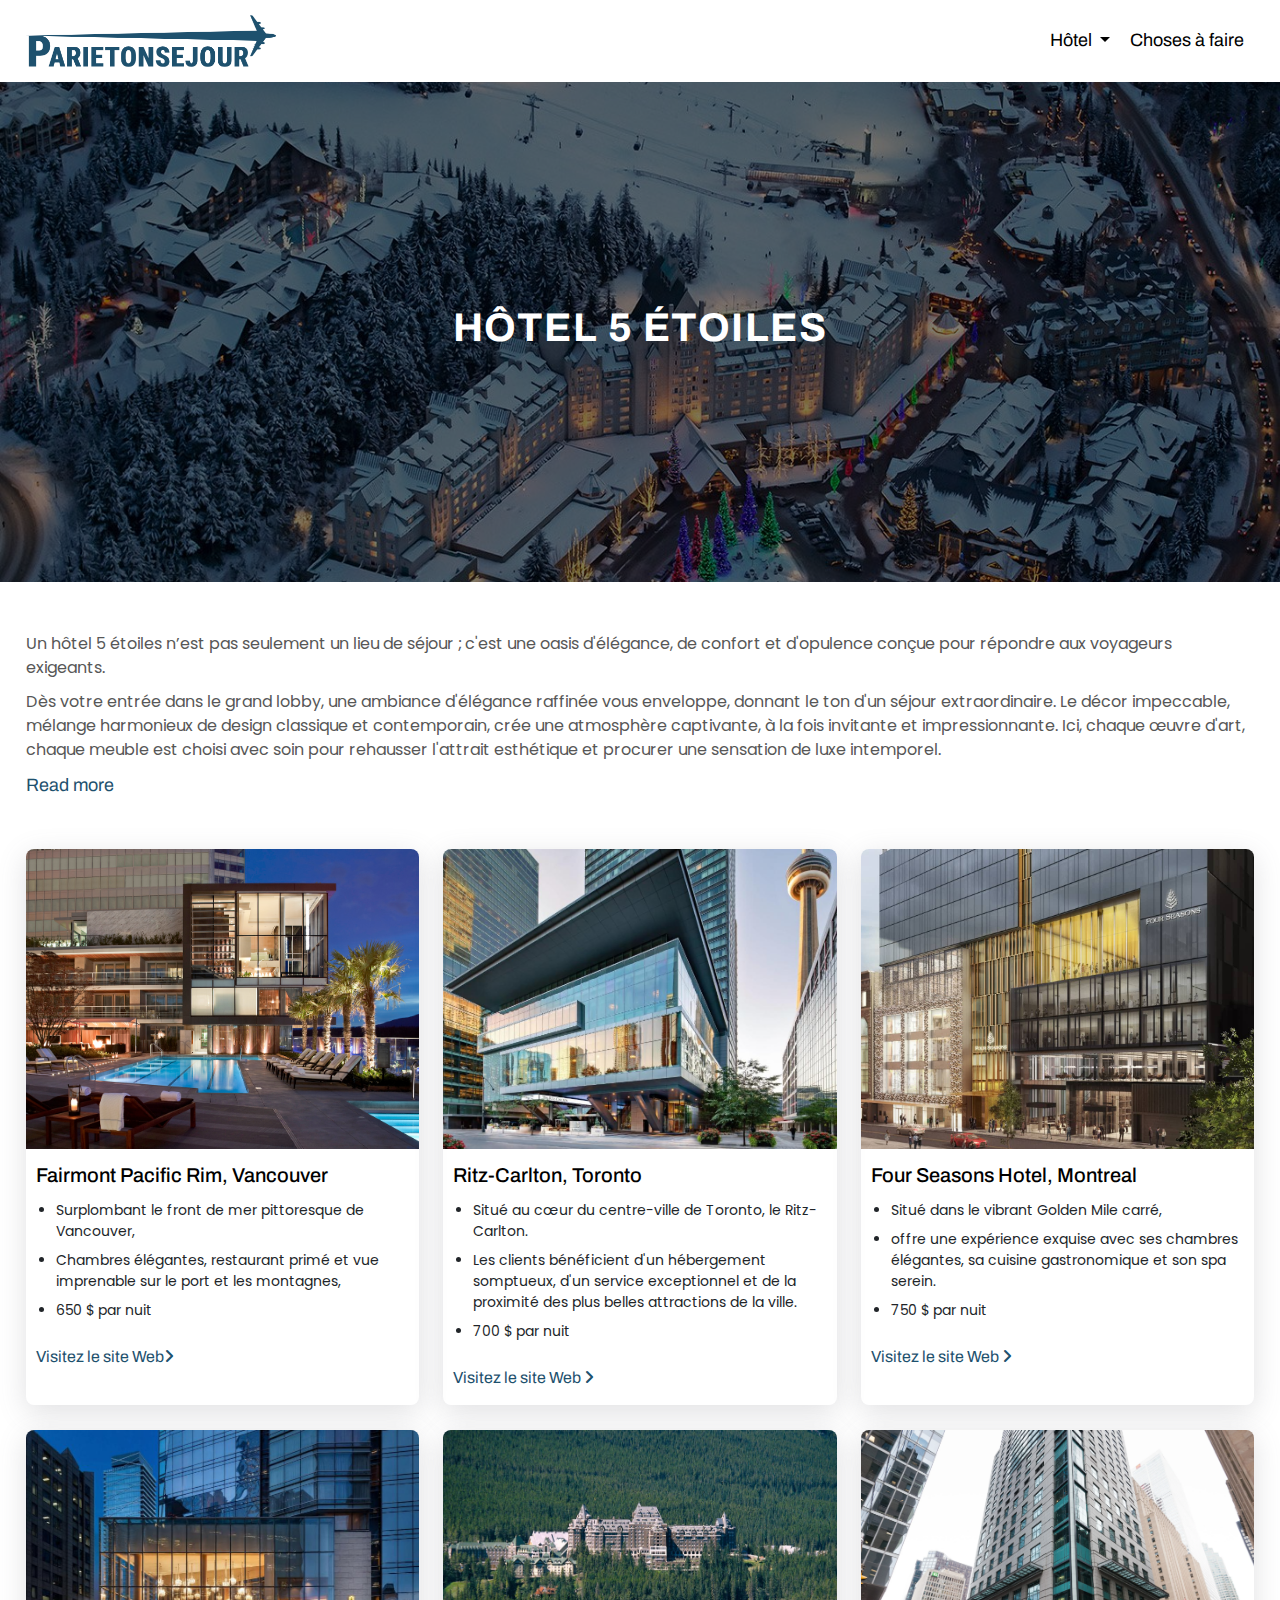
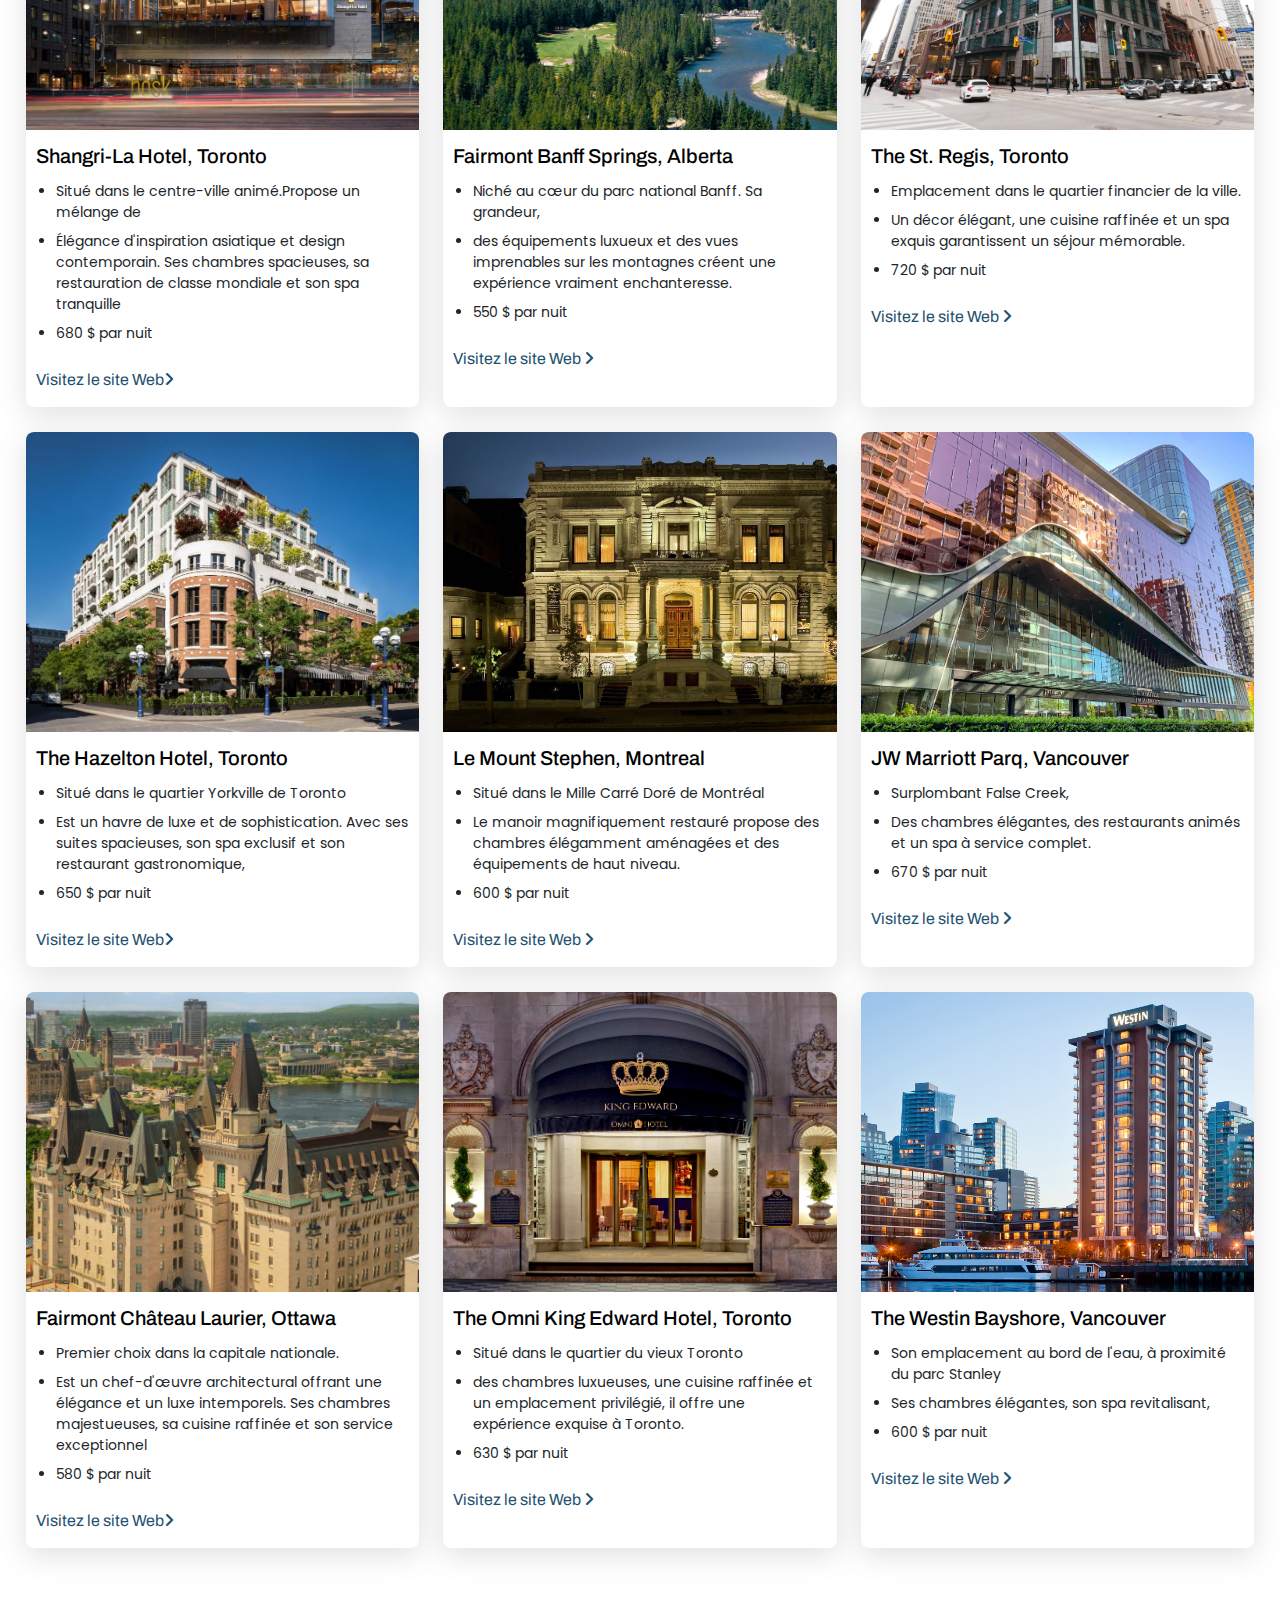
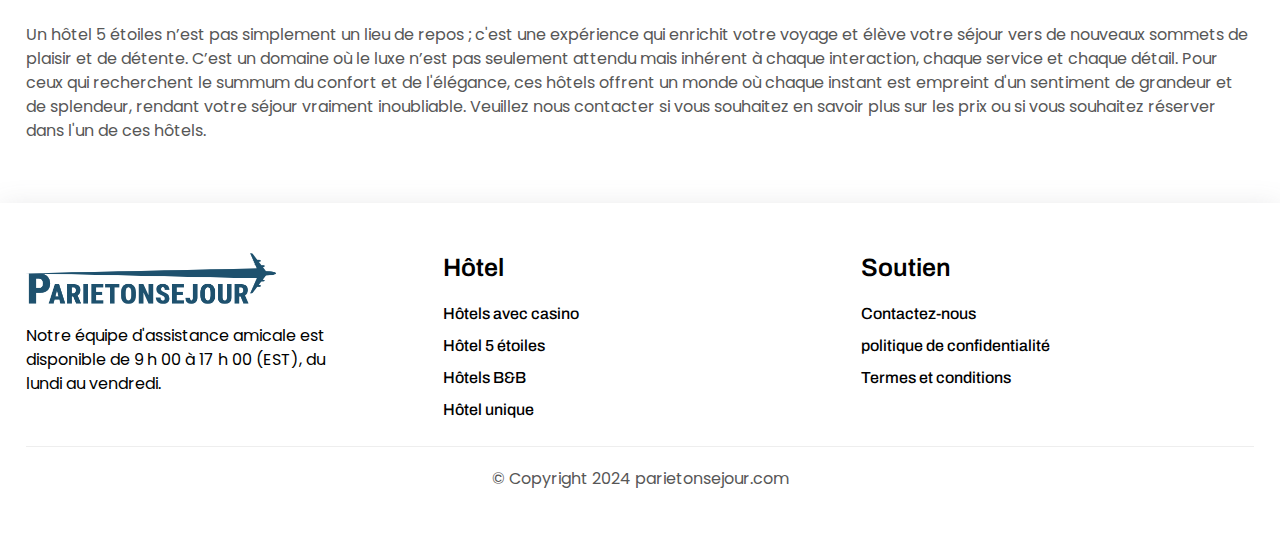
==== 5-star-hotel.html @ 278d7a0d "done" ====
<!DOCTYPE html>
<html lang="es">
  <head>
    <meta charset="UTF-8">
    <meta name="viewport" content="width=device-width, initial-scale=1.0">
    <link rel="stylesheet" href="assets/css/bootstrap.min.css">
    <link rel="stylesheet" href="https://cdnjs.cloudflare.com/ajax/libs/font-awesome/6.5.2/css/all.min.css">
    <link rel="stylesheet" href="https://unpkg.com/aos@2.3.0/dist/aos.css">
    <link rel="icon" href="assets/images/fav-logo.png">
    <link rel="stylesheet" href="assets/css/style.css">
    <link rel="stylesheet" href="assets/css/media.css">
    <title>Hôtel 5 étoiles</title>
  </head>
  <body>


    <div class="site-header">
      <nav class="navbar navbar-expand-lg navbar-light">
        <div class="container">
          <a class="navbar-brand" href="index.html">
              <img src="assets/images/logo.png" alt="">
          </a>
          <button class="navbar-toggler" type="button" data-bs-toggle="collapse" data-bs-target="#navbarSupportedContent" aria-controls="navbarSupportedContent" aria-expanded="false" aria-label="Toggle navigation">
            <span class="navbar-toggler-icon"></span>
          </button>
          <div class="collapse navbar-collapse" id="navbarSupportedContent">
            <ul class="navbar-nav ms-auto mb-2 mb-lg-0">
             
           
              <li class="nav-item dropdown">
                <a class="nav-link dropdown-toggle" href="#" id="navbarDropdown" role="button" data-bs-toggle="dropdown" aria-expanded="false">
                  Hôtel
                </a>
                <ul class="dropdown-menu" aria-labelledby="navbarDropdown">
                  <li><a class="dropdown-item" href="hotels-with-casino.html">Hôtels avec casino</a></li>
                  <li><a class="dropdown-item" href="5-star-hotel.html">Hôtel 5 étoiles</a></li>

                  <li><a class="dropdown-item" href="B&B-hotel.html">Hôtels B&B</a></li>

                  <li><a class="dropdown-item" href="unique-hotel.html">Hôtel unique</a></li>
             
                </ul>
              </li>

              <li class="nav-item">
                <a class="nav-link" href="things-to-do.html">Choses à faire</a>
              </li>
              
            </ul>
            
          </div>
        </div>
      </nav>
    </div>

    <div class="hero-section sub-banner" style="background-image: url(./assets/images/five-star-banner.jpeg);">
        <div class="hero-wrap">

            <div class="hero-text">
                <h1>
                    Hôtel 5 étoiles
                </h1>
            </div>
        </div>
    </div>


    <div class="top-content ptb-50">
        <div class="container">
            <div class="article">
                <p>
                    Un hôtel 5 étoiles n’est pas seulement un lieu de séjour ; c'est une oasis d'élégance, de confort et
                    d'opulence conçue pour répondre aux voyageurs exigeants.
                </p>
                <p>
                    Dès votre entrée dans le grand lobby, une ambiance d'élégance raffinée vous enveloppe, donnant le
                    ton d'un séjour extraordinaire. Le décor impeccable, mélange harmonieux de design classique et
                    contemporain, crée une atmosphère captivante, à la fois invitante et impressionnante. Ici, chaque
                    œuvre d'art, chaque meuble est choisi avec soin pour rehausser l'attrait esthétique et procurer une
                    sensation de luxe intemporel.
                </p>
                <p class="moretext">
                    Au-delà des chambres luxueuses et de la restauration exquise, un hôtel 5 étoiles offre une multitude
                    de commodités conçues pour agrémenter votre séjour. Rajeunissez votre corps et votre esprit au spa
                    à service complet, où des thérapeutes experts proposent une gamme de soins pour rafraîchir et
                    revitaliser. Maintenez votre programme de remise en forme dans une salle de sport ultramoderne ou
                    plongez dans une superbe piscine à débordement avec vue panoramique. L'équipe de conciergerie
                    dédiée est toujours disponible pour vous fournir des recommandations et une assistance
                    personnalisées, garantissant ainsi que votre séjour soit adapté à vos préférences individuelles.
                </p>
              </div>
              <a class="moreless-button" href="javascript:void(0)">Read more</a>
        </div>
      </div>


      <div class="hotel-main">
        <div class="container">
            <div class="row">
                <div class="col-xl-4 col-md-6">
                    <div class="hotel-wrap">
                        <div class="hotel-img">
                            <a href="https://www.fairmont.com/pacific-rim-vancouver/?goto=fiche_hotel&code_hotel=A585
                            &merchantid=seo-maps-CA-A585&sourceid=aw-cen&utm_medium=seo%20maps&ut
                            m_source=google%20Maps&utm_campaign=seo%20maps" target="_blank">
                                <img src="assets/images/five-start-card-1.jpg" alt="">
                            </a>
                        </div>
                        <div class="hotel-text">
                            <h3>
                                Fairmont Pacific Rim, Vancouver
                            </h3>
                            <ul>
                                <li>
                                    Surplombant le front de mer pittoresque de Vancouver,
                                </li>
                                <li>
                                    Chambres élégantes, restaurant primé et vue imprenable sur le port et les
                                    montagnes,
                                </li>
                                <li>
                                    650 $ par nuit
                                </li>
                            </ul>
                            <div class="vist-site">
                                <a href="https://www.fairmont.com/pacific-rim-vancouver/?goto=fiche_hotel&code_hotel=A585
                                &merchantid=seo-maps-CA-A585&sourceid=aw-cen&utm_medium=seo%20maps&ut
                                m_source=google%20Maps&utm_campaign=seo%20maps" target="_blank">Visitez le site Web<i class="fa-solid fa-angle-right"></i></a>
                            </div>
                            
                        </div>
                       

                    </div>
                </div>
                <div class="col-xl-4 col-md-6">
                    <div class="hotel-wrap">
                        <div class="hotel-img">
                            <a href="https://www.ritzcarlton.com/en/hotels/yyzrz-the-ritz-carlton-toronto/overview/?scid=f2
                            ae0541-1279-4f24-b197-a979c79310b0" target="_blank">
                                <img src="assets/images/five-start-card-2.jpg" alt="">
                            </a>
                        </div>
                        <div class="hotel-text">
                            <h3>
                                Ritz-Carlton, Toronto
                            </h3>
                            <ul>
                                <li>
                                    Situé au cœur du centre-ville de Toronto, le Ritz-Carlton.
                                </li>
                                <li>
                                    Les clients bénéficient d'un hébergement somptueux, d'un service exceptionnel et de
                                    la proximité des plus belles attractions de la ville.
                                </li>
                                <li>
                                    700 $ par nuit
                                </li>
                            </ul>
                            <div class="vist-site">
                                <a href="https://www.ritzcarlton.com/en/hotels/yyzrz-the-ritz-carlton-toronto/overview/?scid=f2
                                ae0541-1279-4f24-b197-a979c79310b0" target="_blank">Visitez le site Web <i class="fa-solid fa-angle-right"></i></a>
                            </div>
                            
                        </div>
                       

                    </div>
                </div>
                <div class="col-xl-4 col-md-6">
                    <div class="hotel-wrap">
                        <div class="hotel-img">
                            <a href="https://www.fourseasons.com/montreal/?utm_source=google&utm_medium=organics
                            earch&utm_campaign=tor-mqu-hre-mid-seo-na&utm_content=na-na&utm_term=na" target="_blank">
                                <img src="assets/images/five-start-card-3.jpg" alt="">
                            </a>
                        </div>
                        <div class="hotel-text">
                            <h3>
                                Four Seasons Hotel, Montreal
                            </h3>
                            <ul>
                                <li>
                                    Situé dans le vibrant Golden Mile carré,
                                </li>
                                <li>
                                    offre une expérience exquise avec ses chambres élégantes, sa cuisine
                                    gastronomique et son spa serein.
                                </li>
                                <li>
                                    750 $ par nuit
                                </li>
                            </ul>
                            <div class="vist-site">
                                <a href="https://www.fourseasons.com/montreal/?utm_source=google&utm_medium=organics
                                earch&utm_campaign=tor-mqu-hre-mid-seo-na&utm_content=na-na&utm_term=na" target="_blank">Visitez le site Web <i class="fa-solid fa-angle-right"></i></a>
                            </div>
                            
                        </div>
                       

                    </div>
                </div>


                <div class="col-xl-4 col-md-6">
                    <div class="hotel-wrap">
                        <div class="hotel-img">
                            <a href="https://www.shangri-la.com/toronto/shangrila/" target="_blank">
                                <img src="assets/images/five-start-card-4.jpg" alt="">
                            </a>
                        </div>
                        <div class="hotel-text">
                            <h3>
                                Shangri-La Hotel, Toronto
                            </h3>
                            <ul>
                                <li>
                                    Situé dans le centre-ville animé.Propose un mélange de
                                </li>
                                <li>
                                    Élégance d'inspiration asiatique et design contemporain. Ses chambres spacieuses,
                                    sa restauration de classe mondiale et son spa tranquille
                                </li>
                                <li>
                                    680 $ par nuit
                                </li>
                            </ul>
                            <div class="vist-site">
                                <a href="https://www.shangri-la.com/toronto/shangrila/" target="_blank">Visitez le site Web<i class="fa-solid fa-angle-right"></i></a>
                            </div>
                            
                        </div>
                       

                    </div>
                </div>
                <div class="col-xl-4 col-md-6">
                    <div class="hotel-wrap">
                        <div class="hotel-img">
                            <a href="https://www.skisolutions.com/ski-holidays/canada-resorts/banff/accommodations/fair
                            mont-banff-springs-hotel?k_rtapid=p.712._k_EAIaIQobChMIo9moyoH8hgMV9kf_AR1R
                            CACOEAAYASAAEgKBcPD_BwE_k_.&gclsrc=aw.ds&gad_source=1&gclid=EAIaIQobC
                            hMIo9moyoH8hgMV9kf_AR1RCACOEAAYASAAEgKBcPD_BwE" target="_blank">
                                <img src="assets/images/five-start-card-5.jpg" alt="">
                            </a>
                        </div>
                        <div class="hotel-text">
                            <h3>
                                Fairmont Banff Springs, Alberta
                            </h3>
                            <ul>
                                <li>
                                    Niché au cœur du parc national Banff. Sa grandeur,
                                </li>
                                <li>
                                    des équipements luxueux et des vues imprenables sur les montagnes créent une
                                    expérience vraiment enchanteresse.
                                </li>
                                <li>
                                    550 $ par nuit
                                </li>
                            </ul>
                            <div class="vist-site">
                                <a href="https://www.skisolutions.com/ski-holidays/canada-resorts/banff/accommodations/fair
                                mont-banff-springs-hotel?k_rtapid=p.712._k_EAIaIQobChMIo9moyoH8hgMV9kf_AR1R
                                CACOEAAYASAAEgKBcPD_BwE_k_.&gclsrc=aw.ds&gad_source=1&gclid=EAIaIQobC
                                hMIo9moyoH8hgMV9kf_AR1RCACOEAAYASAAEgKBcPD_BwE" target="_blank">Visitez le site Web <i class="fa-solid fa-angle-right"></i></a>
                            </div>
                            
                        </div>
                       

                    </div>
                </div>
                <div class="col-xl-4 col-md-6">
                    <div class="hotel-wrap">
                        <div class="hotel-img">
                            <a href="https://www.marriott.com/en-us/hotels/yyzxr-the-st-regis-toronto/overview/?scid=f2ae
                            0541-1279-4f24-b197-a979c79310b0" target="_blank">
                                <img src="assets/images/five-start-card-6.webp" alt="">
                            </a>
                        </div>
                        <div class="hotel-text">
                            <h3>
                                The St. Regis, Toronto
                            </h3>
                            <ul>
                                <li>
                                    Emplacement dans le quartier financier de la ville.
                                </li>
                                <li>
                                    Un décor élégant, une cuisine raffinée et un spa exquis garantissent un séjour
                                    mémorable.
                                </li>
                                <li>
                                    720 $ par nuit
                                </li>
                            </ul>
                            <div class="vist-site">
                                <a href="https://www.marriott.com/en-us/hotels/yyzxr-the-st-regis-toronto/overview/?scid=f2ae
                                0541-1279-4f24-b197-a979c79310b0" target="_blank">Visitez le site Web <i class="fa-solid fa-angle-right"></i></a>
                            </div>
                            
                        </div>
                       

                    </div>
                </div>



                <div class="col-xl-4 col-md-6">
                    <div class="hotel-wrap">
                        <div class="hotel-img">
                            <a href="https://www.thehazeltonhotel.com/?utm_source=google&utm_medium=organic&utm_
                            campaign=gbp-listing&utm_content=the-hazelton-hotel-toronto" target="_blank">
                                <img src="assets/images/five-start-card-7.jpg" alt="">
                            </a>
                        </div>
                        <div class="hotel-text">
                            <h3>
                                The Hazelton Hotel, Toronto
                            </h3>
                            <ul>
                                <li>
                                    Situé dans le quartier Yorkville de Toronto
                                </li>
                                <li>
                                    Est un havre de luxe et de sophistication. Avec ses suites spacieuses, son spa
                                    exclusif et son restaurant gastronomique,
                                </li>
                                <li>
                                    650 $ par nuit
                                </li>
                            </ul>
                            <div class="vist-site">
                                <a href="https://www.thehazeltonhotel.com/?utm_source=google&utm_medium=organic&utm_
                                campaign=gbp-listing&utm_content=the-hazelton-hotel-toronto" target="_blank">Visitez le site Web<i class="fa-solid fa-angle-right"></i></a>
                            </div>
                            
                        </div>
                       

                    </div>
                </div>
                <div class="col-xl-4 col-md-6">
                    <div class="hotel-wrap">
                        <div class="hotel-img">
                            <a href="https://www.lemountstephen.com/" target="_blank">
                                <img src="assets/images/five-start-card-8.jpg" alt="">
                            </a>
                        </div>
                        <div class="hotel-text">
                            <h3>
                                Le Mount Stephen, Montreal
                            </h3>
                            <ul>
                                <li>
                                    Situé dans le Mille Carré Doré de Montréal
                                </li>
                                <li>
                                    Le manoir magnifiquement restauré propose des chambres élégamment aménagées
                                    et des équipements de haut niveau.
                                </li>
                                <li>
                                    600 $ par nuit
                                </li>
                            </ul>
                            <div class="vist-site">
                                <a href="https://www.lemountstephen.com/" target="_blank">Visitez le site Web <i class="fa-solid fa-angle-right"></i></a>
                            </div>
                            
                        </div>
                       

                    </div>
                </div>
                <div class="col-xl-4 col-md-6">
                    <div class="hotel-wrap">
                        <div class="hotel-img">
                            <a href="https://www.marriott.com/en-us/hotels/yvrjw-jw-marriott-parq-vancouver/overview/?sc
                            id=f2ae0541-1279-4f24-b197-a979c79310b0" target="_blank">
                                <img src="assets/images/five-start-card-9.webp" alt="">
                            </a>
                        </div>
                        <div class="hotel-text">
                            <h3>
                               JW Marriott Parq, Vancouver
                            </h3>
                            <ul>
                                <li>
                                    Surplombant False Creek,
                                </li>
                                <li>
                                    Des chambres élégantes, des restaurants animés et un spa à service complet.
                                </li>
                                <li>
                                    670 $ par nuit
                                </li>
                            </ul>
                            <div class="vist-site">
                                <a href="https://www.marriott.com/en-us/hotels/yvrjw-jw-marriott-parq-vancouver/overview/?sc
                                id=f2ae0541-1279-4f24-b197-a979c79310b0" target="_blank">Visitez le site Web <i class="fa-solid fa-angle-right"></i></a>
                            </div>
                            
                        </div>
                       

                    </div>
                </div>


                <div class="col-xl-4 col-md-6">
                    <div class="hotel-wrap">
                        <div class="hotel-img">
                            <a href="https://www.fairmont.com/laurier-ottawa/?goto=fiche_hotel&code_hotel=A570&merch
                            antid=seo-maps-CA-A570&sourceid=aw-cen&utm_medium=seo%20maps&utm_sourc
                            e=google%20Maps&utm_campaign=seo%20maps" target="_blank">
                                <img src="assets/images/five-start-card-10.png" alt="">
                            </a>
                        </div>
                        <div class="hotel-text">
                            <h3>
                                Fairmont Château Laurier, Ottawa
                            </h3>
                            <ul>
                                <li>
                                    Premier choix dans la capitale nationale.
                                </li>
                                <li>
                                    Est un chef-d'œuvre architectural offrant une élégance et un luxe intemporels. Ses chambres
                                    majestueuses, sa cuisine raffinée et son service exceptionnel
                                </li>
                                <li>
                                    580 $ par nuit
                                </li>
                            </ul>
                            <div class="vist-site">
                                <a href="https://www.fairmont.com/laurier-ottawa/?goto=fiche_hotel&code_hotel=A570&merch
                                antid=seo-maps-CA-A570&sourceid=aw-cen&utm_medium=seo%20maps&utm_sourc
                                e=google%20Maps&utm_campaign=seo%20maps" target="_blank">Visitez le site Web<i class="fa-solid fa-angle-right"></i></a>
                            </div>
                            
                        </div>
                       

                    </div>
                </div>
                <div class="col-xl-4 col-md-6">
                    <div class="hotel-wrap">
                        <div class="hotel-img">
                            <a href="https://www.omnihotels.com/hotels/toronto-king-edward?utm_source=gmblisting&ut
                            m_medium=organic" target="_blank">
                                <img src="assets/images/five-start-card-11.jpg" alt="">
                            </a>
                        </div>
                        <div class="hotel-text">
                            <h3>
                                The Omni King Edward Hotel, Toronto
                            </h3>
                            <ul>
                                <li>
                                    Situé dans le quartier du vieux Toronto
                                </li>
                                <li>
                                    des chambres luxueuses, une cuisine raffinée et un emplacement privilégié, il offre une
                                    expérience exquise à Toronto.
                                </li>
                                <li>
                                    630 $ par nuit
                                </li>
                            </ul>
                            <div class="vist-site">
                                <a href="https://www.omnihotels.com/hotels/toronto-king-edward?utm_source=gmblisting&ut
                                m_medium=organic" target="_blank">Visitez le site Web <i class="fa-solid fa-angle-right"></i></a>
                            </div>
                            
                        </div>
                       

                    </div>
                </div>
                <div class="col-xl-4 col-md-6">
                    <div class="hotel-wrap">
                        <div class="hotel-img">
                            <a href="https://www.marriott.com/en-us/hotels/yvrwi-the-westin-bayshore-vancouver/overview
                            /?scid=f2ae0541-1279-4f24-b197-a979c79310b0" target="_blank">
                                <img src="assets/images/five-start-card-12.jpg" alt="">
                            </a>
                        </div>
                        <div class="hotel-text">
                            <h3>
                                The Westin Bayshore, Vancouver
                            </h3>
                            <ul>
                                <li>
                                    Son emplacement au bord de l'eau, à proximité du parc Stanley
                                </li>
                                <li>
                                    Ses chambres élégantes, son spa revitalisant,
                                </li>
                                <li>
                                    600 $ par nuit
                                </li>
                            </ul>
                            <div class="vist-site">
                                <a href="https://www.marriott.com/en-us/hotels/yvrwi-the-westin-bayshore-vancouver/overview
                                /?scid=f2ae0541-1279-4f24-b197-a979c79310b0" target="_blank">Visitez le site Web <i class="fa-solid fa-angle-right"></i></a>
                            </div>
                            
                        </div>
                       

                    </div>
                </div>


            </div>
        </div>
      </div>
  

      <div class="top-content ptb-50">
        <div class="container">
            <div class="article">
                <p>
                    Un hôtel 5 étoiles n’est pas simplement un lieu de repos ; c'est une expérience qui enrichit votre
                    voyage et élève votre séjour vers de nouveaux sommets de plaisir et de détente. C’est un domaine où
                    le luxe n’est pas seulement attendu mais inhérent à chaque interaction, chaque service et chaque
                    détail. Pour ceux qui recherchent le summum du confort et de l'élégance, ces hôtels offrent un monde
                    où chaque instant est empreint d'un sentiment de grandeur et de splendeur, rendant votre séjour
                    vraiment inoubliable. Veuillez nous contacter si vous souhaitez en savoir plus sur les prix ou si vous
                    souhaitez réserver dans l'un de ces hôtels.
                </p>
              </div>
        </div>
      </div>

      <div class="site-footer ptb-50">
        <div class="container">
          <div class="row">
            <div class="col-md-4">
                <div class="footer-logo">
                  <a href="index.html">
                    <img src="assets/images/logo.png" alt="">
                  </a>
                </div>
                <div class="footer-about">
                  <p>
                    Notre équipe d'assistance amicale est disponible de 9 h 00 à 17 h 00 (EST), du lundi au vendredi.
                  </p>
                </div>
            </div>
            <div class="col-md-4">
               <div class="footer-heading">
                 <h4>
                  Hôtel
                 </h4>
               </div>
               <div class="footer-links">
                 <ul>
                  <li>
                    <a href="hotels-with-casino.html">
                      Hôtels avec casino
                    </a>
                  </li>
                  <li>
                    <a href="5-star-hotel.html">
                      Hôtel 5 étoiles
                    </a>
                  </li>
                  <li>
                    <a href="B&B-hotel.html">
                      Hôtels B&B
                    </a>
                  </li>
                  <li>
                    <a href="unique-hotel.html">
                      Hôtel unique
                    </a>
                  </li>
                 </ul>
               </div>
            </div>

            <div class="col-md-4">
              <div class="footer-heading">
                <h4>
                  Soutien
                </h4>
              </div>
              <div class="footer-links">
                <ul>
                 <li>
                   <a href="contact-us.html">
                    Contactez-nous
                   </a>
                 </li>
                 <li>
                   <a href="privacy-policy.html">
                    politique de confidentialité
                   </a>
                 </li>
                 <li>
                   <a href="term-and-condition.html">
                    Termes et conditions
                   </a>
                 </li>
             
                </ul>
              </div>
           </div>
          </div>
          <div class="copy-right">
            <p>
              © Copyright 2024 parietonsejour.com
            </p>
          </div>
        </div>
    </div>

  
    <script src="assets/js/jquery-3.7.1.min.js"></script>
    <script src="https://unpkg.com/aos@2.3.0/dist/aos.js"></script>
    <script src="assets/js/bootstrap.bundle.min.js"></script>
    <script src="assets/js/custom.js"></script>
 
  </body>
</html>
---- assets/css/style.css ----
@import url('https://fonts.googleapis.com/css2?family=Archivo:ital,wght@0,100..900;1,100..900&family=Poppins:ital,wght@0,100;0,200;0,300;0,400;0,500;0,600;0,700;0,800;0,900;1,100;1,200;1,300;1,400;1,500;1,600;1,700;1,800;1,900&display=swap');



/* global css start here */
html {
    font-size: 16px;
}

* {
    margin: 0;
    padding: 0;
    box-sizing: border-box;
}

body {
    margin: 0;
    padding: 0;
    font-family: "Poppins", sans-serif;
    /* background-color: var(--bg); */
}

h1,
h2,
h3,
h4,
h5,
h6 {
    font-family: "Archivo", sans-serif;
}

ul {
    padding-left: 0;
    margin-bottom: 0;
    list-style: none;
}

a {
    text-decoration: none;
    font-family: "Archivo", sans-serif;
}

.container {
    max-width: 1320px;
    margin: 0 auto;
    padding-left: 2%;
    padding-right: 2%;
}

img {
    width: 100%;
}

.overlay {
    position: absolute;
    top: 0;
    left: 0;
    height: 100%;
    width: 100%;
    background-color: #000;
    opacity: 0.5;
}

.pt-50 {
    padding-top: 50px;
}

.ptb-50 {
    padding: 50px 0;
}

.ptb-70 {
    padding: 70px 0;
}

.pb-50 {
    padding-bottom: 50px;
}

.pb-70 {
    padding-bottom: 70px;
}

p {
    color: #575757;
}

/* global css end here */

/* header css start */
.site-header .navbar-brand img {
    max-width: 250px;
}

.site-header .navbar-brand {
    padding-top: 0;
    padding-bottom: 0;
    margin-right: 0;
}

.site-header .navbar-expand-lg .navbar-nav .nav-link {
    padding: 0;
    padding-left: 10px;
    padding-right: 10px;
    font-size: 1.125rem;
    color: #000;
}

.site-header .navbar-expand-lg .navbar-nav .nav-link:hover {
    color: #1e516e;
}

.site-header .navbar {
    padding-top: 0;
    padding-bottom: 0;
}

.site-header {
    padding: 15px 0;
    box-shadow: rgba(100, 100, 111, 0.2) 0px 7px 29px 0px;
    background-color: #fff;
}
.fixed-header{
    position: sticky;
    top: 0;
    left: 0;
    width: 100%;
}

/* header css end */


/* hero section css start */
.hero-section {
    background-image: url(../images/banner2.webp);
    background-position: center;
    background-repeat: no-repeat;
    background-size: cover;
    height: 70vh;
    position: relative;
}

.hero-section::before {
    content: '';
    position: absolute;
    top: 0;
    left: 0;
    height: 100%;
    width: 100%;
    background-color: #000;
    opacity: 0.5;
}

.hero-wrap {
    height: 100%;
    width: 100%;
    display: flex;
    justify-content: center;
    align-items: center;
    position: relative;
}

.hero-text h1 {
    font-size: 3.125rem;
    color: #fff;
    font-weight: 700;
    text-transform: uppercase;
    letter-spacing: 1.5px;
}

/* hero section css end */

/* about section css start */
.about-img {
    height: 100%;
    width: 100%;
}

.about-img img {
    height: 100%;
    width: 100%;
    object-fit: cover;
}

.about-text p {
    font-size: 1rem;
}


/* about section css end */

/* link card section css start */
.link-img {
    height: 250px;
    width: 100%;
    position: relative;
    overflow: hidden;
}

.link-img:hover img {
    transform: scale(1.3);

}

.link-img img {
    height: 100%;
    width: 100%;
    object-fit: cover;
    transition: all 0.3s linear;

}

.link-text a {
    font-size: 1.25rem;
    text-align: center;
    display: inline-block;
    padding: 10px;
    width: 100%;
    background: #1e516e;
    color: #fff;
    font-weight: 500;
    line-height: 1.1;
}

/* link card section css end */

/* footer section css start  */
.site-footer {
    box-shadow: rgba(100, 100, 111, 0.2) 0px 7px 29px 0px;
}

.footer-logo img {
    max-width: 250px;
}

.footer-heading h4 {
    font-size: 1.5625rem;
    font-weight: 600;
    margin-bottom: 15px;
    color: #000;
}

.footer-links ul li a {
    font-size: 1rem;
    color: #000;
    font-weight: 500;
}

.footer-links ul li {
    padding: 4px 0;
    position: relative;
    transition: all 0.3s linear;

}

.footer-links ul li::before {
    content: '';
    position: absolute;
    top: 50%;
    left: 0px;
    height: 7px;
    width: 0px;
    background-color: #000;
    transform: translateY(-50%);
    transition: all 0.3s linear;

}

.footer-links ul li:hover {
    padding-left: 20px;
}

.footer-links ul li:hover::before {
    width: 7px;
}

.copy-right {
    text-align: center;
    margin-top: 20px;
    padding-top: 20px;
    border-top: 1px solid #eee;
}

.copy-right p {
    font-size: 1rem;
    margin-bottom: 0px;
}

/* footer section css end */


/* sub pages css start */
.hero-section.sub-banner {
    height: 500px;
}

.sub-banner .hero-text h1 {
    font-size: 2.5rem;
}

.moretext {
    display: none;
}

.article p {
    font-size: 1rem;
    margin-bottom: 10px;
}

a.moreless-button {
    font-size: 1.125rem;
    color: #1e516e;
}

.hotel-text h3 {
    font-size: 1.25rem;
    margin-bottom: 5px;
    line-height: 1.1;
    color: #000;
}

.hotel-text ul li {
    font-size: 0.875rem;
    padding: 4px 0;
}

.hotel-text ul {
    padding-left: 20px;
    list-style: disc;
    margin: 10px 0;
}

.vist-site a {
    font-size: 1rem;
    display: inline-block;
    color: #1e516e;
    margin-top: 10px;
}

.vist-site a:hover {
    text-decoration: underline;
}

.hotel-img {
    height: 300px;
    width: 100%;
    overflow: hidden;
}

.hotel-img:hover img {
    transform: scale(1.3);
    -webkit-transform: scale(1.3);
    -moz-transform: scale(1.3);
    -ms-transform: scale(1.3);
    -o-transform: scale(1.3);
}

.hotel-img img {
    height: 100%;
    width: 100%;
    object-fit: cover;
    transition: all 0.3s linear;

}

.hotel-wrap {
    box-shadow: rgba(100, 100, 111, 0.2) 0px 7px 29px 0px;
    overflow: hidden;
    border-radius: 8px;
    height: 100%;
}

.hotel-text {
    padding: 15px 10px;
}

.hotel-main .col-xl-4,
.hotel-main .col-xl-6 {
    margin-bottom: 25px;
}

.hotel-text p {
    font-size: 0.875rem;
    margin-bottom: 5px;
    margin-top: 10px;
}

.article h3 {
    font-size: 1.375rem;
    margin-bottom: 10px;
    color: #000;
}

.contact-wrap p {
    font-size: 1rem;
    margin-bottom: 10px;
}

.contact-wrap p strong {
    color: #000;
}

.contact-wrap {
    margin-bottom: 30px;
}

.contact-wrap:last-child {
    margin-bottom: 0;
}

.footer-about p {
    font-size: 1rem;
    margin-top: 20px;
    max-width: 80%;
    color: #000;
}
.privacy-wrap p{
    font-size: 1rem;
    margin-bottom: 10px;
}
.privacy-wrap p strong{
    color: #000;
}
.privacy-wrap ul{
    list-style: disc;
    padding-left: 20px;
    margin: 10px 0;
}
.privacy-wrap ul li{
    padding: 2px 0;
}
.privacy-wrap{
    margin-bottom: 30px;
}
.privacy-wrap:last-child{
    margin-bottom: 0;
}
/* sub pages css end */
---- assets/css/media.css ----
@media(max-width:1200px){
    html{
        font-size: 15px;
    }
    .hero-section {
        height: 60vh;
    }
}

@media(max-width:991px){
    .navbar-toggler:focus {
        outline: 0;
        box-shadow: none;
    }
    /* .navbar-collapse {
        padding-top: 20px;
    } */
    .navbar-nav {
        margin-top: 20px;
        align-items: end;
    }
    .site-header  .navbar-expand-lg .navbar-nav .nav-link {
        text-align: right;
        transition: all 0.3s linear;
}
.link-card {
    margin-bottom: 25px;
}
.dropdown-item {
    text-align: right;
}

}

@media(max-width:850px){
    .about-sec .col-md-6 {
        width: 100%;
    }
    .about-sec .row{
        flex-direction: column-reverse;
    }
    .about-img {
        height: 350px;
        margin-bottom: 20px;
    }
    .ptb-50 {
        padding: 30px 0;
    }
    .pb-50 {
        padding-bottom: 30px;
    }
    .hero-section.sub-banner {
        height: 400px;
    }
    .sub-banner .hero-text h1 {
        font-size: 2.3rem;
    }
    .hero-text h1 {
        font-size: 3rem;
    }
}
@media(max-width:767px){
    .site-header .navbar-brand img {
        max-width: 200px;
    }
    .navbar-toggler-icon {
        width: 25px;
        height: 25px;
    }
    .hero-text h1 {
        padding: 0 10px;
        word-break: break-all;
        text-align: center;
    }
    .footer-logo img {
        max-width: 200px;
    }
    .site-footer .col-md-4 {
        margin-bottom: 25px;
    }
    .site-footer .col-md-4:last-child{
        margin-bottom: 0;
    }
    .footer-heading h4 {
        margin-bottom: 5px;
    }
    .container {
        padding-left: 5%;
        padding-right: 5%;
    }
}

@media(max-width:575px){
    .hotel-img {
        height: 250px;
    }
    .hero-text h1 {
     letter-spacing: 0;
     font-size: 2.8rem;
    }
    .hero-section {
        height: 50vh;
    }
}
@media(max-width:375px){
    .about-img {
        height: 300px;
    }
    .site-header .navbar-brand img {
        max-width: 170px;
    }
}
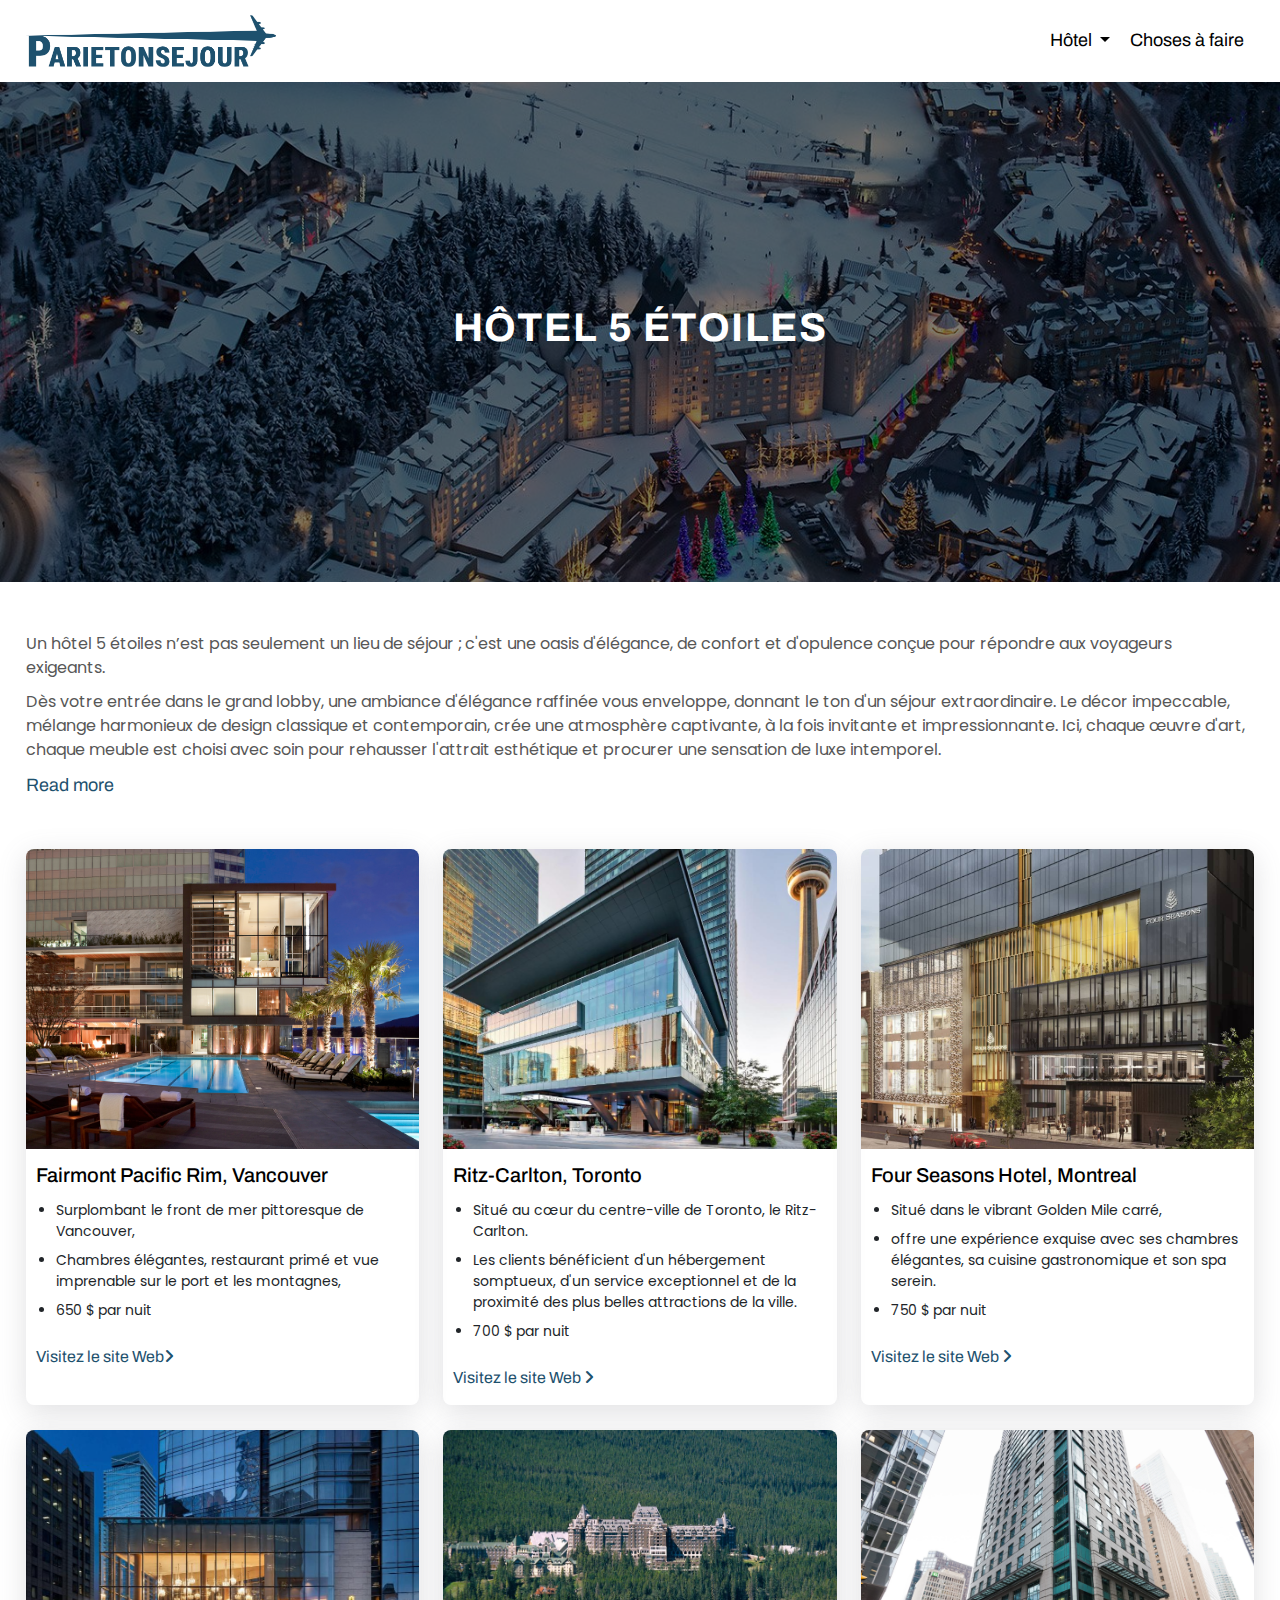
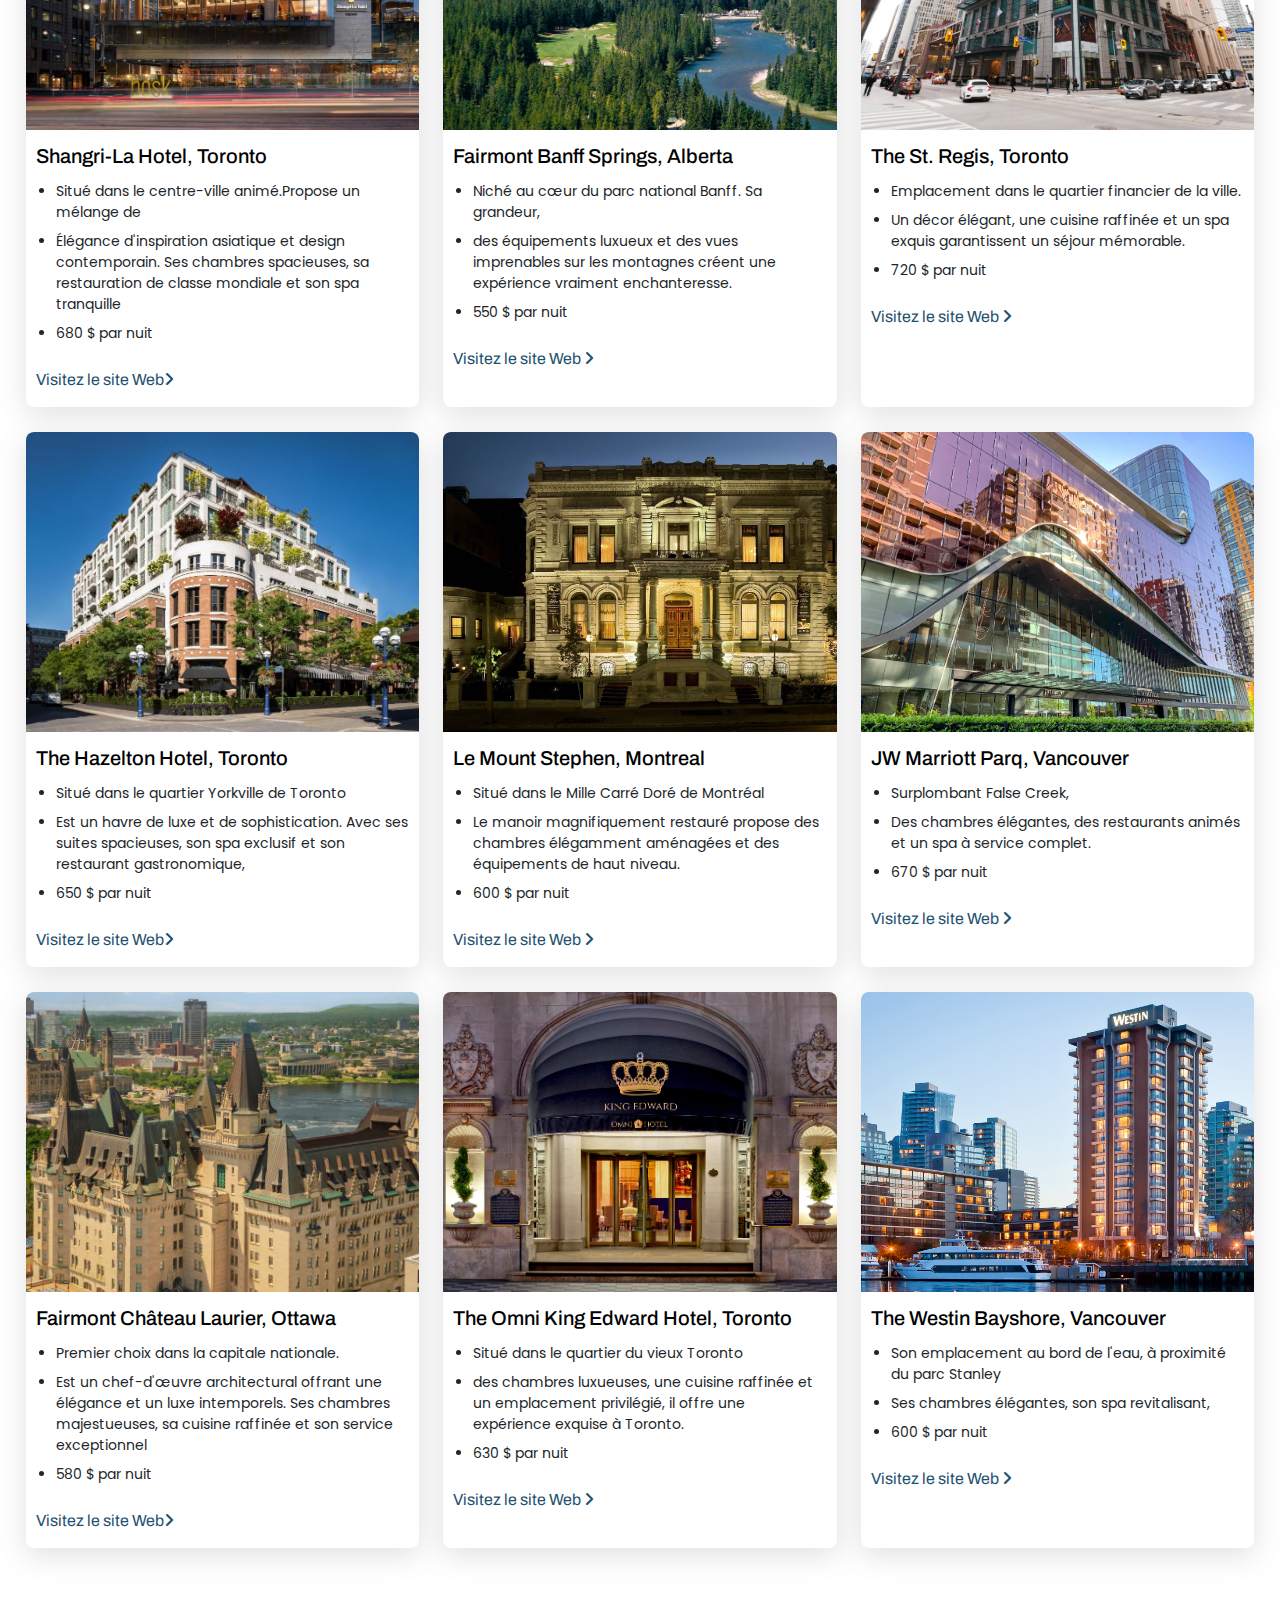
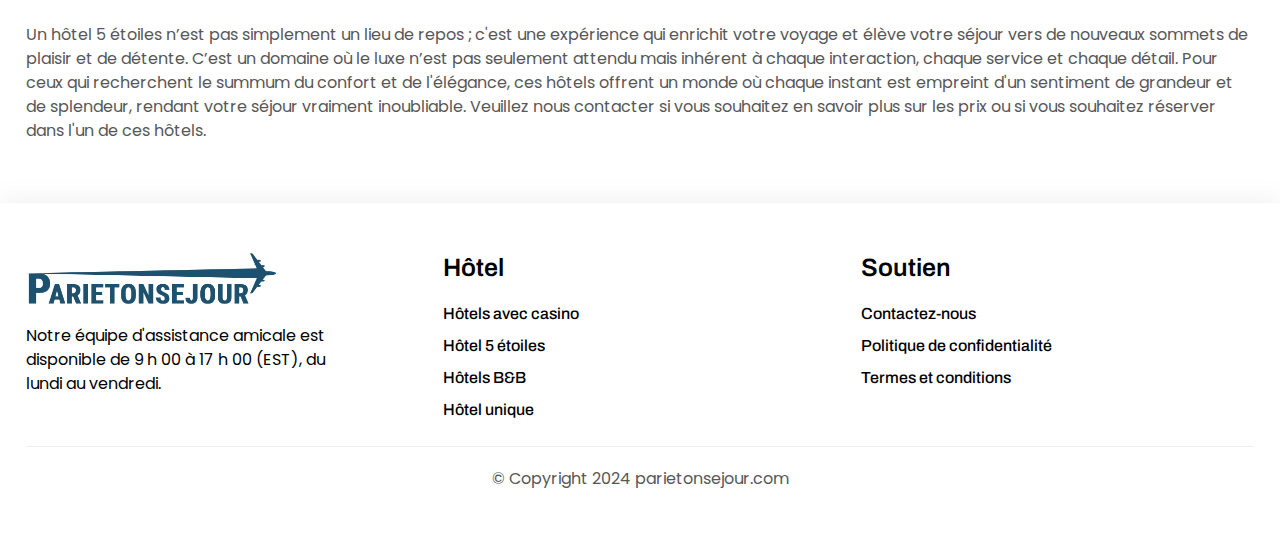
==== commit 98ab5695: "done" ====
--- a/5-star-hotel.html
+++ b/5-star-hotel.html
@@ -599,7 +599,7 @@
                  </li>
                  <li>
                    <a href="privacy-policy.html">
-                    politique de confidentialité
+                    Politique de confidentialité
                    </a>
                  </li>
                  <li>
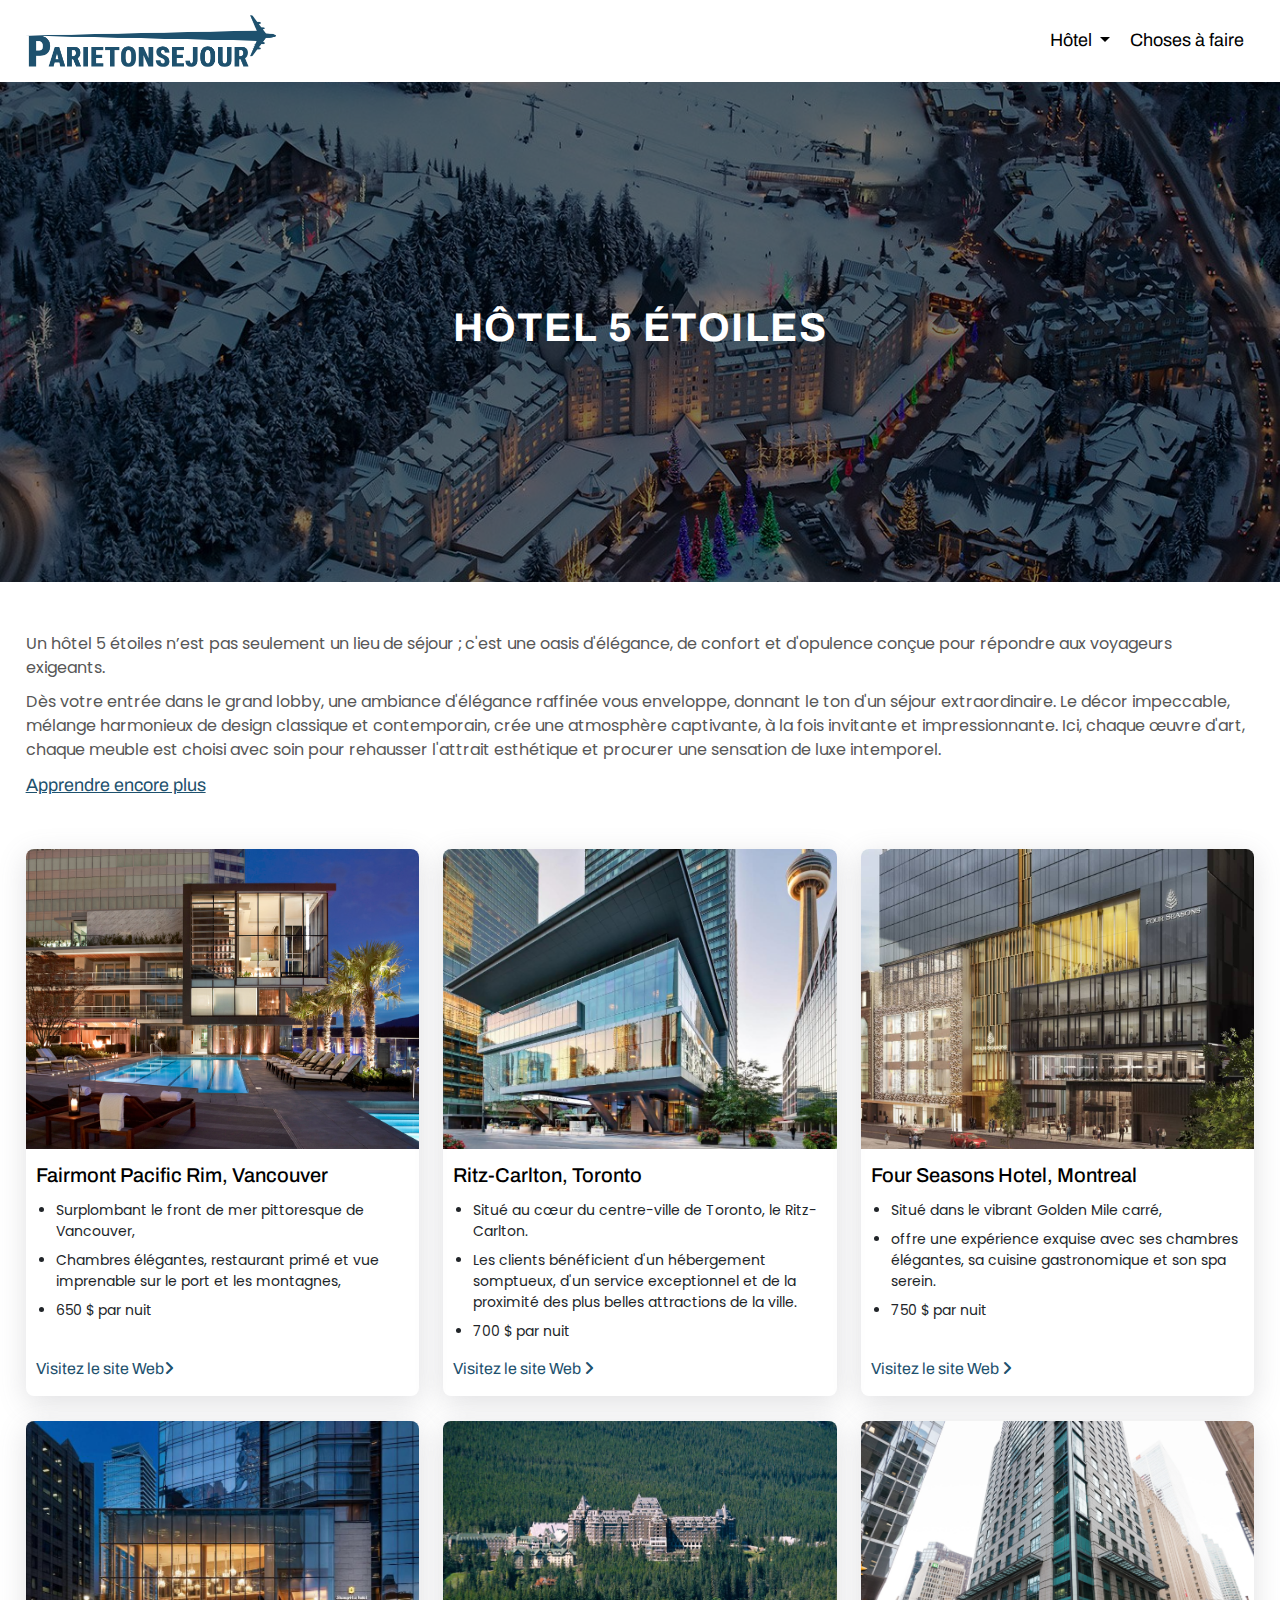
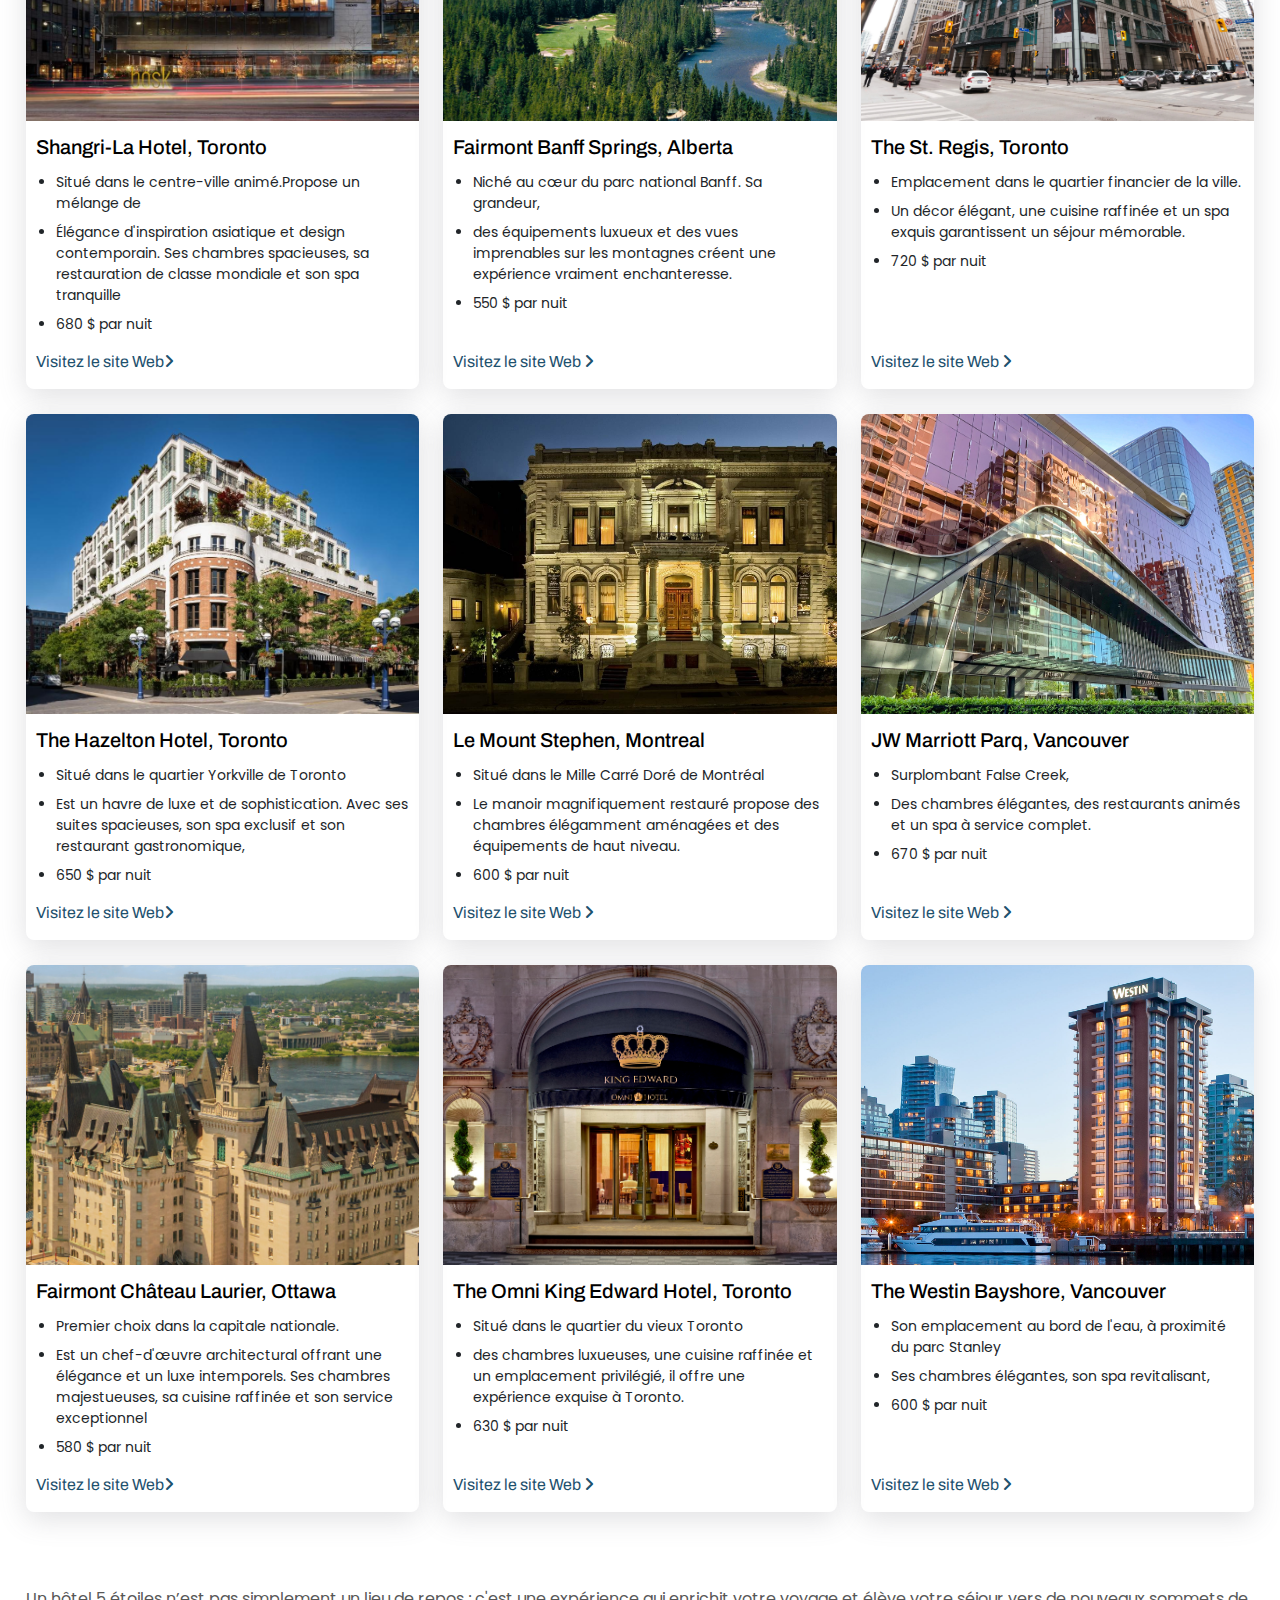
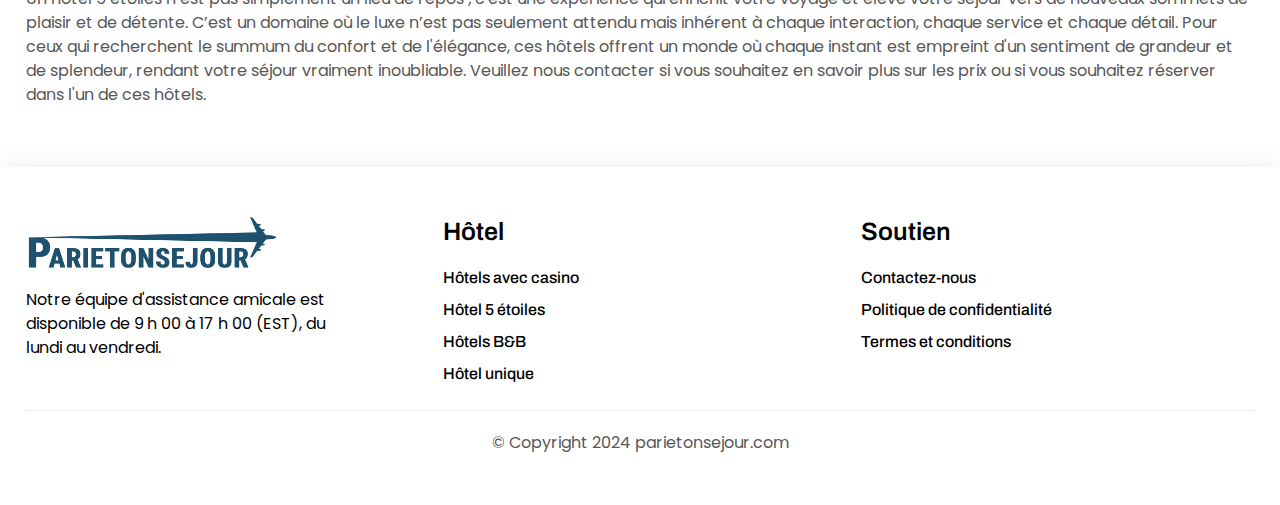
==== commit dda5c69c: "done" ====
--- a/5-star-hotel.html
+++ b/5-star-hotel.html
@@ -1,630 +1,516 @@
 <!DOCTYPE html>
-<html lang="es">
+<html lang="fr">
   <head>
-    <meta charset="UTF-8">
-    <meta name="viewport" content="width=device-width, initial-scale=1.0">
-    <link rel="stylesheet" href="assets/css/bootstrap.min.css">
-    <link rel="stylesheet" href="https://cdnjs.cloudflare.com/ajax/libs/font-awesome/6.5.2/css/all.min.css">
-    <link rel="stylesheet" href="https://unpkg.com/aos@2.3.0/dist/aos.css">
-    <link rel="icon" href="assets/images/fav-logo.png">
-    <link rel="stylesheet" href="assets/css/style.css">
-    <link rel="stylesheet" href="assets/css/media.css">
+    <meta charset="UTF-8" />
+    <meta name="viewport" content="width=device-width, initial-scale=1.0" />
+    <link rel="stylesheet" href="assets/css/bootstrap.min.css" />
+    <link
+      rel="stylesheet"
+      href="https://cdnjs.cloudflare.com/ajax/libs/font-awesome/6.5.2/css/all.min.css"
+    />
+    <link rel="stylesheet" href="https://unpkg.com/aos@2.3.0/dist/aos.css" />
+    <link rel="icon" href="assets/images/fav-logo.png" />
+    <link rel="stylesheet" href="assets/css/style.css" />
+    <link rel="stylesheet" href="assets/css/media.css" />
     <title>Hôtel 5 étoiles</title>
   </head>
   <body>
-
-
     <div class="site-header">
       <nav class="navbar navbar-expand-lg navbar-light">
         <div class="container">
           <a class="navbar-brand" href="index.html">
-              <img src="assets/images/logo.png" alt="">
+            <img src="assets/images/logo.png" alt="" />
           </a>
-          <button class="navbar-toggler" type="button" data-bs-toggle="collapse" data-bs-target="#navbarSupportedContent" aria-controls="navbarSupportedContent" aria-expanded="false" aria-label="Toggle navigation">
+          <button
+            class="navbar-toggler"
+            type="button"
+            data-bs-toggle="collapse"
+            data-bs-target="#navbarSupportedContent"
+            aria-controls="navbarSupportedContent"
+            aria-expanded="false"
+            aria-label="Toggle navigation"
+          >
             <span class="navbar-toggler-icon"></span>
           </button>
           <div class="collapse navbar-collapse" id="navbarSupportedContent">
             <ul class="navbar-nav ms-auto mb-2 mb-lg-0">
-             
-           
               <li class="nav-item dropdown">
-                <a class="nav-link dropdown-toggle" href="#" id="navbarDropdown" role="button" data-bs-toggle="dropdown" aria-expanded="false">
+                <a
+                  class="nav-link dropdown-toggle"
+                  href="#"
+                  id="navbarDropdown"
+                  role="button"
+                  data-bs-toggle="dropdown"
+                  aria-expanded="false"
+                >
                   Hôtel
                 </a>
                 <ul class="dropdown-menu" aria-labelledby="navbarDropdown">
-                  <li><a class="dropdown-item" href="hotels-with-casino.html">Hôtels avec casino</a></li>
-                  <li><a class="dropdown-item" href="5-star-hotel.html">Hôtel 5 étoiles</a></li>
-
-                  <li><a class="dropdown-item" href="B&B-hotel.html">Hôtels B&B</a></li>
-
-                  <li><a class="dropdown-item" href="unique-hotel.html">Hôtel unique</a></li>
-             
+                  <li>
+                    <a class="dropdown-item" href="hotels-with-casino.html"
+                      >Hôtels avec casino</a
+                    >
+                  </li>
+                  <li>
+                    <a class="dropdown-item" href="5-star-hotel.html"
+                      >Hôtel 5 étoiles</a
+                    >
+                  </li>
+
+                  <li>
+                    <a class="dropdown-item" href="B&B-hotel.html"
+                      >Hôtels B&B</a
+                    >
+                  </li>
+
+                  <li>
+                    <a class="dropdown-item" href="unique-hotel.html"
+                      >Hôtel unique</a
+                    >
+                  </li>
                 </ul>
               </li>
 
               <li class="nav-item">
                 <a class="nav-link" href="things-to-do.html">Choses à faire</a>
               </li>
-              
             </ul>
-            
           </div>
         </div>
       </nav>
     </div>
 
-    <div class="hero-section sub-banner" style="background-image: url(./assets/images/five-star-banner.jpeg);">
-        <div class="hero-wrap">
-
-            <div class="hero-text">
-                <h1>
-                    Hôtel 5 étoiles
-                </h1>
-            </div>
-        </div>
+    <div
+      class="hero-section sub-banner"
+      style="background-image: url(./assets/images/five-star-banner.jpeg)"
+    >
+      <div class="hero-wrap">
+        <div class="hero-text">
+          <h1>Hôtel 5 étoiles</h1>
+        </div>
+      </div>
     </div>
 
-
     <div class="top-content ptb-50">
-        <div class="container">
-            <div class="article">
-                <p>
-                    Un hôtel 5 étoiles n’est pas seulement un lieu de séjour ; c'est une oasis d'élégance, de confort et
-                    d'opulence conçue pour répondre aux voyageurs exigeants.
-                </p>
-                <p>
-                    Dès votre entrée dans le grand lobby, une ambiance d'élégance raffinée vous enveloppe, donnant le
-                    ton d'un séjour extraordinaire. Le décor impeccable, mélange harmonieux de design classique et
-                    contemporain, crée une atmosphère captivante, à la fois invitante et impressionnante. Ici, chaque
-                    œuvre d'art, chaque meuble est choisi avec soin pour rehausser l'attrait esthétique et procurer une
-                    sensation de luxe intemporel.
-                </p>
-                <p class="moretext">
-                    Au-delà des chambres luxueuses et de la restauration exquise, un hôtel 5 étoiles offre une multitude
-                    de commodités conçues pour agrémenter votre séjour. Rajeunissez votre corps et votre esprit au spa
-                    à service complet, où des thérapeutes experts proposent une gamme de soins pour rafraîchir et
-                    revitaliser. Maintenez votre programme de remise en forme dans une salle de sport ultramoderne ou
-                    plongez dans une superbe piscine à débordement avec vue panoramique. L'équipe de conciergerie
-                    dédiée est toujours disponible pour vous fournir des recommandations et une assistance
-                    personnalisées, garantissant ainsi que votre séjour soit adapté à vos préférences individuelles.
-                </p>
-              </div>
-              <a class="moreless-button" href="javascript:void(0)">Read more</a>
-        </div>
+      <div class="container">
+        <div class="article">
+          <p>
+            Un hôtel 5 étoiles n’est pas seulement un lieu de séjour ; c'est une
+            oasis d'élégance, de confort et d'opulence conçue pour répondre aux
+            voyageurs exigeants.
+          </p>
+          <p>
+            Dès votre entrée dans le grand lobby, une ambiance d'élégance
+            raffinée vous enveloppe, donnant le ton d'un séjour extraordinaire.
+            Le décor impeccable, mélange harmonieux de design classique et
+            contemporain, crée une atmosphère captivante, à la fois invitante et
+            impressionnante. Ici, chaque œuvre d'art, chaque meuble est choisi
+            avec soin pour rehausser l'attrait esthétique et procurer une
+            sensation de luxe intemporel.
+          </p>
+          <p class="moretext">
+            Au-delà des chambres luxueuses et de la restauration exquise, un
+            hôtel 5 étoiles offre une multitude de commodités conçues pour
+            agrémenter votre séjour. Rajeunissez votre corps et votre esprit au
+            spa à service complet, où des thérapeutes experts proposent une
+            gamme de soins pour rafraîchir et revitaliser. Maintenez votre
+            programme de remise en forme dans une salle de sport ultramoderne ou
+            plongez dans une superbe piscine à débordement avec vue panoramique.
+            L'équipe de conciergerie dédiée est toujours disponible pour vous
+            fournir des recommandations et une assistance personnalisées,
+            garantissant ainsi que votre séjour soit adapté à vos préférences
+            individuelles.
+          </p>
+        </div>
+        <a class="moreless-button" href="javascript:void(0)">Apprendre encore plus</a>
       </div>
-
-
-      <div class="hotel-main">
-        <div class="container">
-            <div class="row">
-                <div class="col-xl-4 col-md-6">
-                    <div class="hotel-wrap">
-                        <div class="hotel-img">
-                            <a href="https://www.fairmont.com/pacific-rim-vancouver/?goto=fiche_hotel&code_hotel=A585
-                            &merchantid=seo-maps-CA-A585&sourceid=aw-cen&utm_medium=seo%20maps&ut
-                            m_source=google%20Maps&utm_campaign=seo%20maps" target="_blank">
-                                <img src="assets/images/five-start-card-1.jpg" alt="">
-                            </a>
-                        </div>
-                        <div class="hotel-text">
-                            <h3>
-                                Fairmont Pacific Rim, Vancouver
-                            </h3>
-                            <ul>
-                                <li>
-                                    Surplombant le front de mer pittoresque de Vancouver,
-                                </li>
-                                <li>
-                                    Chambres élégantes, restaurant primé et vue imprenable sur le port et les
-                                    montagnes,
-                                </li>
-                                <li>
-                                    650 $ par nuit
-                                </li>
-                            </ul>
-                            <div class="vist-site">
-                                <a href="https://www.fairmont.com/pacific-rim-vancouver/?goto=fiche_hotel&code_hotel=A585
-                                &merchantid=seo-maps-CA-A585&sourceid=aw-cen&utm_medium=seo%20maps&ut
-                                m_source=google%20Maps&utm_campaign=seo%20maps" target="_blank">Visitez le site Web<i class="fa-solid fa-angle-right"></i></a>
-                            </div>
-                            
-                        </div>
-                       
-
-                    </div>
-                </div>
-                <div class="col-xl-4 col-md-6">
-                    <div class="hotel-wrap">
-                        <div class="hotel-img">
-                            <a href="https://www.ritzcarlton.com/en/hotels/yyzrz-the-ritz-carlton-toronto/overview/?scid=f2
-                            ae0541-1279-4f24-b197-a979c79310b0" target="_blank">
-                                <img src="assets/images/five-start-card-2.jpg" alt="">
-                            </a>
-                        </div>
-                        <div class="hotel-text">
-                            <h3>
-                                Ritz-Carlton, Toronto
-                            </h3>
-                            <ul>
-                                <li>
-                                    Situé au cœur du centre-ville de Toronto, le Ritz-Carlton.
-                                </li>
-                                <li>
-                                    Les clients bénéficient d'un hébergement somptueux, d'un service exceptionnel et de
-                                    la proximité des plus belles attractions de la ville.
-                                </li>
-                                <li>
-                                    700 $ par nuit
-                                </li>
-                            </ul>
-                            <div class="vist-site">
-                                <a href="https://www.ritzcarlton.com/en/hotels/yyzrz-the-ritz-carlton-toronto/overview/?scid=f2
-                                ae0541-1279-4f24-b197-a979c79310b0" target="_blank">Visitez le site Web <i class="fa-solid fa-angle-right"></i></a>
-                            </div>
-                            
-                        </div>
-                       
-
-                    </div>
-                </div>
-                <div class="col-xl-4 col-md-6">
-                    <div class="hotel-wrap">
-                        <div class="hotel-img">
-                            <a href="https://www.fourseasons.com/montreal/?utm_source=google&utm_medium=organics
-                            earch&utm_campaign=tor-mqu-hre-mid-seo-na&utm_content=na-na&utm_term=na" target="_blank">
-                                <img src="assets/images/five-start-card-3.jpg" alt="">
-                            </a>
-                        </div>
-                        <div class="hotel-text">
-                            <h3>
-                                Four Seasons Hotel, Montreal
-                            </h3>
-                            <ul>
-                                <li>
-                                    Situé dans le vibrant Golden Mile carré,
-                                </li>
-                                <li>
-                                    offre une expérience exquise avec ses chambres élégantes, sa cuisine
-                                    gastronomique et son spa serein.
-                                </li>
-                                <li>
-                                    750 $ par nuit
-                                </li>
-                            </ul>
-                            <div class="vist-site">
-                                <a href="https://www.fourseasons.com/montreal/?utm_source=google&utm_medium=organics
-                                earch&utm_campaign=tor-mqu-hre-mid-seo-na&utm_content=na-na&utm_term=na" target="_blank">Visitez le site Web <i class="fa-solid fa-angle-right"></i></a>
-                            </div>
-                            
-                        </div>
-                       
-
-                    </div>
-                </div>
-
-
-                <div class="col-xl-4 col-md-6">
-                    <div class="hotel-wrap">
-                        <div class="hotel-img">
-                            <a href="https://www.shangri-la.com/toronto/shangrila/" target="_blank">
-                                <img src="assets/images/five-start-card-4.jpg" alt="">
-                            </a>
-                        </div>
-                        <div class="hotel-text">
-                            <h3>
-                                Shangri-La Hotel, Toronto
-                            </h3>
-                            <ul>
-                                <li>
-                                    Situé dans le centre-ville animé.Propose un mélange de
-                                </li>
-                                <li>
-                                    Élégance d'inspiration asiatique et design contemporain. Ses chambres spacieuses,
-                                    sa restauration de classe mondiale et son spa tranquille
-                                </li>
-                                <li>
-                                    680 $ par nuit
-                                </li>
-                            </ul>
-                            <div class="vist-site">
-                                <a href="https://www.shangri-la.com/toronto/shangrila/" target="_blank">Visitez le site Web<i class="fa-solid fa-angle-right"></i></a>
-                            </div>
-                            
-                        </div>
-                       
-
-                    </div>
-                </div>
-                <div class="col-xl-4 col-md-6">
-                    <div class="hotel-wrap">
-                        <div class="hotel-img">
-                            <a href="https://www.skisolutions.com/ski-holidays/canada-resorts/banff/accommodations/fair
-                            mont-banff-springs-hotel?k_rtapid=p.712._k_EAIaIQobChMIo9moyoH8hgMV9kf_AR1R
-                            CACOEAAYASAAEgKBcPD_BwE_k_.&gclsrc=aw.ds&gad_source=1&gclid=EAIaIQobC
-                            hMIo9moyoH8hgMV9kf_AR1RCACOEAAYASAAEgKBcPD_BwE" target="_blank">
-                                <img src="assets/images/five-start-card-5.jpg" alt="">
-                            </a>
-                        </div>
-                        <div class="hotel-text">
-                            <h3>
-                                Fairmont Banff Springs, Alberta
-                            </h3>
-                            <ul>
-                                <li>
-                                    Niché au cœur du parc national Banff. Sa grandeur,
-                                </li>
-                                <li>
-                                    des équipements luxueux et des vues imprenables sur les montagnes créent une
-                                    expérience vraiment enchanteresse.
-                                </li>
-                                <li>
-                                    550 $ par nuit
-                                </li>
-                            </ul>
-                            <div class="vist-site">
-                                <a href="https://www.skisolutions.com/ski-holidays/canada-resorts/banff/accommodations/fair
-                                mont-banff-springs-hotel?k_rtapid=p.712._k_EAIaIQobChMIo9moyoH8hgMV9kf_AR1R
-                                CACOEAAYASAAEgKBcPD_BwE_k_.&gclsrc=aw.ds&gad_source=1&gclid=EAIaIQobC
-                                hMIo9moyoH8hgMV9kf_AR1RCACOEAAYASAAEgKBcPD_BwE" target="_blank">Visitez le site Web <i class="fa-solid fa-angle-right"></i></a>
-                            </div>
-                            
-                        </div>
-                       
-
-                    </div>
-                </div>
-                <div class="col-xl-4 col-md-6">
-                    <div class="hotel-wrap">
-                        <div class="hotel-img">
-                            <a href="https://www.marriott.com/en-us/hotels/yyzxr-the-st-regis-toronto/overview/?scid=f2ae
-                            0541-1279-4f24-b197-a979c79310b0" target="_blank">
-                                <img src="assets/images/five-start-card-6.webp" alt="">
-                            </a>
-                        </div>
-                        <div class="hotel-text">
-                            <h3>
-                                The St. Regis, Toronto
-                            </h3>
-                            <ul>
-                                <li>
-                                    Emplacement dans le quartier financier de la ville.
-                                </li>
-                                <li>
-                                    Un décor élégant, une cuisine raffinée et un spa exquis garantissent un séjour
-                                    mémorable.
-                                </li>
-                                <li>
-                                    720 $ par nuit
-                                </li>
-                            </ul>
-                            <div class="vist-site">
-                                <a href="https://www.marriott.com/en-us/hotels/yyzxr-the-st-regis-toronto/overview/?scid=f2ae
-                                0541-1279-4f24-b197-a979c79310b0" target="_blank">Visitez le site Web <i class="fa-solid fa-angle-right"></i></a>
-                            </div>
-                            
-                        </div>
-                       
-
-                    </div>
-                </div>
-
-
-
-                <div class="col-xl-4 col-md-6">
-                    <div class="hotel-wrap">
-                        <div class="hotel-img">
-                            <a href="https://www.thehazeltonhotel.com/?utm_source=google&utm_medium=organic&utm_
-                            campaign=gbp-listing&utm_content=the-hazelton-hotel-toronto" target="_blank">
-                                <img src="assets/images/five-start-card-7.jpg" alt="">
-                            </a>
-                        </div>
-                        <div class="hotel-text">
-                            <h3>
-                                The Hazelton Hotel, Toronto
-                            </h3>
-                            <ul>
-                                <li>
-                                    Situé dans le quartier Yorkville de Toronto
-                                </li>
-                                <li>
-                                    Est un havre de luxe et de sophistication. Avec ses suites spacieuses, son spa
-                                    exclusif et son restaurant gastronomique,
-                                </li>
-                                <li>
-                                    650 $ par nuit
-                                </li>
-                            </ul>
-                            <div class="vist-site">
-                                <a href="https://www.thehazeltonhotel.com/?utm_source=google&utm_medium=organic&utm_
-                                campaign=gbp-listing&utm_content=the-hazelton-hotel-toronto" target="_blank">Visitez le site Web<i class="fa-solid fa-angle-right"></i></a>
-                            </div>
-                            
-                        </div>
-                       
-
-                    </div>
-                </div>
-                <div class="col-xl-4 col-md-6">
-                    <div class="hotel-wrap">
-                        <div class="hotel-img">
-                            <a href="https://www.lemountstephen.com/" target="_blank">
-                                <img src="assets/images/five-start-card-8.jpg" alt="">
-                            </a>
-                        </div>
-                        <div class="hotel-text">
-                            <h3>
-                                Le Mount Stephen, Montreal
-                            </h3>
-                            <ul>
-                                <li>
-                                    Situé dans le Mille Carré Doré de Montréal
-                                </li>
-                                <li>
-                                    Le manoir magnifiquement restauré propose des chambres élégamment aménagées
-                                    et des équipements de haut niveau.
-                                </li>
-                                <li>
-                                    600 $ par nuit
-                                </li>
-                            </ul>
-                            <div class="vist-site">
-                                <a href="https://www.lemountstephen.com/" target="_blank">Visitez le site Web <i class="fa-solid fa-angle-right"></i></a>
-                            </div>
-                            
-                        </div>
-                       
-
-                    </div>
-                </div>
-                <div class="col-xl-4 col-md-6">
-                    <div class="hotel-wrap">
-                        <div class="hotel-img">
-                            <a href="https://www.marriott.com/en-us/hotels/yvrjw-jw-marriott-parq-vancouver/overview/?sc
-                            id=f2ae0541-1279-4f24-b197-a979c79310b0" target="_blank">
-                                <img src="assets/images/five-start-card-9.webp" alt="">
-                            </a>
-                        </div>
-                        <div class="hotel-text">
-                            <h3>
-                               JW Marriott Parq, Vancouver
-                            </h3>
-                            <ul>
-                                <li>
-                                    Surplombant False Creek,
-                                </li>
-                                <li>
-                                    Des chambres élégantes, des restaurants animés et un spa à service complet.
-                                </li>
-                                <li>
-                                    670 $ par nuit
-                                </li>
-                            </ul>
-                            <div class="vist-site">
-                                <a href="https://www.marriott.com/en-us/hotels/yvrjw-jw-marriott-parq-vancouver/overview/?sc
-                                id=f2ae0541-1279-4f24-b197-a979c79310b0" target="_blank">Visitez le site Web <i class="fa-solid fa-angle-right"></i></a>
-                            </div>
-                            
-                        </div>
-                       
-
-                    </div>
-                </div>
-
-
-                <div class="col-xl-4 col-md-6">
-                    <div class="hotel-wrap">
-                        <div class="hotel-img">
-                            <a href="https://www.fairmont.com/laurier-ottawa/?goto=fiche_hotel&code_hotel=A570&merch
-                            antid=seo-maps-CA-A570&sourceid=aw-cen&utm_medium=seo%20maps&utm_sourc
-                            e=google%20Maps&utm_campaign=seo%20maps" target="_blank">
-                                <img src="assets/images/five-start-card-10.png" alt="">
-                            </a>
-                        </div>
-                        <div class="hotel-text">
-                            <h3>
-                                Fairmont Château Laurier, Ottawa
-                            </h3>
-                            <ul>
-                                <li>
-                                    Premier choix dans la capitale nationale.
-                                </li>
-                                <li>
-                                    Est un chef-d'œuvre architectural offrant une élégance et un luxe intemporels. Ses chambres
-                                    majestueuses, sa cuisine raffinée et son service exceptionnel
-                                </li>
-                                <li>
-                                    580 $ par nuit
-                                </li>
-                            </ul>
-                            <div class="vist-site">
-                                <a href="https://www.fairmont.com/laurier-ottawa/?goto=fiche_hotel&code_hotel=A570&merch
-                                antid=seo-maps-CA-A570&sourceid=aw-cen&utm_medium=seo%20maps&utm_sourc
-                                e=google%20Maps&utm_campaign=seo%20maps" target="_blank">Visitez le site Web<i class="fa-solid fa-angle-right"></i></a>
-                            </div>
-                            
-                        </div>
-                       
-
-                    </div>
-                </div>
-                <div class="col-xl-4 col-md-6">
-                    <div class="hotel-wrap">
-                        <div class="hotel-img">
-                            <a href="https://www.omnihotels.com/hotels/toronto-king-edward?utm_source=gmblisting&ut
-                            m_medium=organic" target="_blank">
-                                <img src="assets/images/five-start-card-11.jpg" alt="">
-                            </a>
-                        </div>
-                        <div class="hotel-text">
-                            <h3>
-                                The Omni King Edward Hotel, Toronto
-                            </h3>
-                            <ul>
-                                <li>
-                                    Situé dans le quartier du vieux Toronto
-                                </li>
-                                <li>
-                                    des chambres luxueuses, une cuisine raffinée et un emplacement privilégié, il offre une
-                                    expérience exquise à Toronto.
-                                </li>
-                                <li>
-                                    630 $ par nuit
-                                </li>
-                            </ul>
-                            <div class="vist-site">
-                                <a href="https://www.omnihotels.com/hotels/toronto-king-edward?utm_source=gmblisting&ut
-                                m_medium=organic" target="_blank">Visitez le site Web <i class="fa-solid fa-angle-right"></i></a>
-                            </div>
-                            
-                        </div>
-                       
-
-                    </div>
-                </div>
-                <div class="col-xl-4 col-md-6">
-                    <div class="hotel-wrap">
-                        <div class="hotel-img">
-                            <a href="https://www.marriott.com/en-us/hotels/yvrwi-the-westin-bayshore-vancouver/overview
-                            /?scid=f2ae0541-1279-4f24-b197-a979c79310b0" target="_blank">
-                                <img src="assets/images/five-start-card-12.jpg" alt="">
-                            </a>
-                        </div>
-                        <div class="hotel-text">
-                            <h3>
-                                The Westin Bayshore, Vancouver
-                            </h3>
-                            <ul>
-                                <li>
-                                    Son emplacement au bord de l'eau, à proximité du parc Stanley
-                                </li>
-                                <li>
-                                    Ses chambres élégantes, son spa revitalisant,
-                                </li>
-                                <li>
-                                    600 $ par nuit
-                                </li>
-                            </ul>
-                            <div class="vist-site">
-                                <a href="https://www.marriott.com/en-us/hotels/yvrwi-the-westin-bayshore-vancouver/overview
-                                /?scid=f2ae0541-1279-4f24-b197-a979c79310b0" target="_blank">Visitez le site Web <i class="fa-solid fa-angle-right"></i></a>
-                            </div>
-                            
-                        </div>
-                       
-
-                    </div>
-                </div>
-
-
-            </div>
+    </div>
+
+    <div class="hotel-main">
+      <div class="container">
+        <div class="row">
+          <div class="col-xl-4 col-md-6">
+            <div class="hotel-wrap">
+              <div class="hotel-img">
+                <a href="https://www.fairmont.com/pacific-rim-vancouver/?goto=fiche_hotel&code_hotel=A585&merchantid=seo-maps-CA-A585&sourceid=aw-cen&utm_medium=seo%20maps&utm_source=google%20Maps&utm_campaign=seo%20maps" target="_blank">
+                  <img src="assets/images/five-start-card-1.jpg" alt="" />
+                </a>
+              </div>
+              <div class="hotel-text">
+                <h3>Fairmont Pacific Rim, Vancouver</h3>
+                <ul>
+                  <li>Surplombant le front de mer pittoresque de Vancouver,</li>
+                  <li>
+                    Chambres élégantes, restaurant primé et vue imprenable sur
+                    le port et les montagnes,
+                  </li>
+                  <li>650 $ par nuit</li>
+                </ul>
+                <div class="vist-site">
+                  <a href="https://www.fairmont.com/pacific-rim-vancouver/?goto=fiche_hotel&code_hotel=A585&merchantid=seo-maps-CA-A585&sourceid=aw-cen&utm_medium=seo%20maps&utm_source=google%20Maps&utm_campaign=seo%20maps" target="_blank" >Visitez le site Web<i class="fa-solid fa-angle-right"></i></a>
+                </div>
+              </div>
+            </div>
+          </div>
+          <div class="col-xl-4 col-md-6">
+            <div class="hotel-wrap">
+              <div class="hotel-img">
+                <a href="https://www.ritzcarlton.com/en/hotels/yyzrz-the-ritz-carlton-toronto/overview/?scid=f2ae0541-1279-4f24-b197-a979c79310b0" target="_blank">
+                  <img src="assets/images/five-start-card-2.jpg" alt="" />
+                </a>
+              </div>
+              <div class="hotel-text">
+                <h3>Ritz-Carlton, Toronto</h3>
+                <ul>
+                  <li>
+                    Situé au cœur du centre-ville de Toronto, le Ritz-Carlton.
+                  </li>
+                  <li>
+                    Les clients bénéficient d'un hébergement somptueux, d'un
+                    service exceptionnel et de la proximité des plus belles
+                    attractions de la ville.
+                  </li>
+                  <li>700 $ par nuit</li>
+                </ul>
+                <div class="vist-site">
+                  <a href="https://www.ritzcarlton.com/en/hotels/yyzrz-the-ritz-carlton-toronto/overview/?scid=f2ae0541-1279-4f24-b197-a979c79310b0" target="_blank">Visitez le site Web <i class="fa-solid fa-angle-right"></i
+                  ></a>
+                </div>
+              </div>
+            </div>
+          </div>
+          <div class="col-xl-4 col-md-6">
+            <div class="hotel-wrap">
+              <div class="hotel-img">
+                <a href="https://www.fourseasons.com/montreal/?utm_source=google&utm_medium=organicsearch&utm_campaign=tor-mqu-hre-mid-seo-na&utm_content=na-na&utm_term=na" target="_blank">
+                  <img src="assets/images/five-start-card-3.jpg" alt="" />
+                </a>
+              </div>
+              <div class="hotel-text">
+                <h3>Four Seasons Hotel, Montreal</h3>
+                <ul>
+                  <li>Situé dans le vibrant Golden Mile carré,</li>
+                  <li>
+                    offre une expérience exquise avec ses chambres élégantes, sa
+                    cuisine gastronomique et son spa serein.
+                  </li>
+                  <li>750 $ par nuit</li>
+                </ul>
+                <div class="vist-site">
+                  <a href="https://www.fourseasons.com/montreal/?utm_source=google&utm_medium=organicsearch&utm_campaign=tor-mqu-hre-mid-seo-na&utm_content=na-na&utm_term=na" target="_blank"
+                    >Visitez le site Web <i class="fa-solid fa-angle-right"></i
+                  ></a>
+                </div>
+              </div>
+            </div>
+          </div>
+
+          <div class="col-xl-4 col-md-6">
+            <div class="hotel-wrap">
+              <div class="hotel-img">
+                <a href="https://www.shangri-la.com/toronto/shangrila/" target="_blank">
+                  <img src="assets/images/five-start-card-4.jpg" alt="" />
+                </a>
+              </div>
+              <div class="hotel-text">
+                <h3>Shangri-La Hotel, Toronto</h3>
+                <ul>
+                  <li>
+                    Situé dans le centre-ville animé.Propose un mélange de
+                  </li>
+                  <li>
+                    Élégance d'inspiration asiatique et design contemporain. Ses
+                    chambres spacieuses, sa restauration de classe mondiale et
+                    son spa tranquille
+                  </li>
+                  <li>680 $ par nuit</li>
+                </ul>
+                <div class="vist-site">
+                  <a href="https://www.shangri-la.com/toronto/shangrila/" target="_blank">Visitez le site Web<i class="fa-solid fa-angle-right"></i></a>
+                </div>
+              </div>
+            </div>
+          </div>
+          <div class="col-xl-4 col-md-6">
+            <div class="hotel-wrap">
+              <div class="hotel-img">
+                <a href="https://www.skisolutions.com/ski-holidays/canada-resorts/banff/accommodations/fairmont-banff-springs-hotel?k_rtapid=p.712._k_EAIaIQobChMIo9moyoH8hgMV9kf_AR1RCACOEAAYASAAEgKBcPD_BwE_k_.&gclsrc=aw.ds&gad_source=1&gclid=EAIaIQobChMIo9moyoH8hgMV9kf_AR1RCACOEAAYASAAEgKBcPD_BwE" target="_blank">
+                  <img src="assets/images/five-start-card-5.jpg" alt="" />
+                </a>
+              </div>
+              <div class="hotel-text">
+                <h3>Fairmont Banff Springs, Alberta</h3>
+                <ul>
+                  <li>Niché au cœur du parc national Banff. Sa grandeur,</li>
+                  <li>
+                    des équipements luxueux et des vues imprenables sur les
+                    montagnes créent une expérience vraiment enchanteresse.
+                  </li>
+                  <li>550 $ par nuit</li>
+                </ul>
+                <div class="vist-site">
+                  <a href="https://www.skisolutions.com/ski-holidays/canada-resorts/banff/accommodations/fairmont-banff-springs-hotel?k_rtapid=p.712._k_EAIaIQobChMIo9moyoH8hgMV9kf_AR1RCACOEAAYASAAEgKBcPD_BwE_k_.&gclsrc=aw.ds&gad_source=1&gclid=EAIaIQobChMIo9moyoH8hgMV9kf_AR1RCACOEAAYASAAEgKBcPD_BwE" target="_blank">Visitez le site Web <i class="fa-solid fa-angle-right"></i></a>
+                </div>
+              </div>
+            </div>
+          </div>
+          <div class="col-xl-4 col-md-6">
+            <div class="hotel-wrap">
+              <div class="hotel-img">
+                <a href="https://www.marriott.com/en-us/hotels/yyzxr-the-st-regis-toronto/overview/?scid=f2ae0541-1279-4f24-b197-a979c79310b0" target="_blank">
+                  <img src="assets/images/five-start-card-6.webp" alt="" />
+                </a>
+              </div>
+              <div class="hotel-text">
+                <h3>The St. Regis, Toronto</h3>
+                <ul>
+                  <li>Emplacement dans le quartier financier de la ville.</li>
+                  <li>
+                    Un décor élégant, une cuisine raffinée et un spa exquis
+                    garantissent un séjour mémorable.
+                  </li>
+                  <li>720 $ par nuit</li>
+                </ul>
+                <div class="vist-site">
+                  <a href="https://www.marriott.com/en-us/hotels/yyzxr-the-st-regis-toronto/overview/?scid=f2ae0541-1279-4f24-b197-a979c79310b0" target="_blank">Visitez le site Web <i class="fa-solid fa-angle-right"></i></a>
+                </div>
+              </div>
+            </div>
+          </div>
+
+          <div class="col-xl-4 col-md-6">
+            <div class="hotel-wrap">
+              <div class="hotel-img">
+                <a href="https://www.thehazeltonhotel.com/?utm_source=google&utm_medium=organic&utm_campaign=gbp-listing&utm_content=the-hazelton-hotel-toronto" target="_blank">
+                  <img src="assets/images/five-start-card-7.jpg" alt="" />
+                </a>
+              </div>
+              <div class="hotel-text">
+                <h3>The Hazelton Hotel, Toronto</h3>
+                <ul>
+                  <li>Situé dans le quartier Yorkville de Toronto</li>
+                  <li>
+                    Est un havre de luxe et de sophistication. Avec ses suites
+                    spacieuses, son spa exclusif et son restaurant
+                    gastronomique,
+                  </li>
+                  <li>650 $ par nuit</li>
+                </ul>
+                <div class="vist-site">
+                  <a href="https://www.thehazeltonhotel.com/?utm_source=google&utm_medium=organic&utm_campaign=gbp-listing&utm_content=the-hazelton-hotel-toronto" target="_blank">Visitez le site Web<i class="fa-solid fa-angle-right"></i></a>
+                </div>
+              </div>
+            </div>
+          </div>
+          <div class="col-xl-4 col-md-6">
+            <div class="hotel-wrap">
+              <div class="hotel-img">
+                <a href="https://www.lemountstephen.com/" target="_blank">
+                  <img src="assets/images/five-start-card-8.jpg" alt="" />
+                </a>
+              </div>
+              <div class="hotel-text">
+                <h3>Le Mount Stephen, Montreal</h3>
+                <ul>
+                  <li>Situé dans le Mille Carré Doré de Montréal</li>
+                  <li>
+                    Le manoir magnifiquement restauré propose des chambres
+                    élégamment aménagées et des équipements de haut niveau.
+                  </li>
+                  <li>600 $ par nuit</li>
+                </ul>
+                <div class="vist-site">
+                  <a href="https://www.lemountstephen.com/" target="_blank">Visitez le site Web <i class="fa-solid fa-angle-right"></i></a>
+                </div>
+              </div>
+            </div>
+          </div>
+          <div class="col-xl-4 col-md-6">
+            <div class="hotel-wrap">
+              <div class="hotel-img">
+                <a href="https://www.marriott.com/en-us/hotels/yvrjw-jw-marriott-parq-vancouver/overview/?scid=f2ae0541-1279-4f24-b197-a979c79310b0" target="_blank">
+                  <img src="assets/images/five-start-card-9.webp" alt="" />
+                </a>
+              </div>
+              <div class="hotel-text">
+                <h3>JW Marriott Parq, Vancouver</h3>
+                <ul>
+                  <li>Surplombant False Creek,</li>
+                  <li>
+                    Des chambres élégantes, des restaurants animés et un spa à
+                    service complet.
+                  </li>
+                  <li>670 $ par nuit</li>
+                </ul>
+                <div class="vist-site">
+                  <a href="https://www.marriott.com/en-us/hotels/yvrjw-jw-marriott-parq-vancouver/overview/?scid=f2ae0541-1279-4f24-b197-a979c79310b0" target="_blank">Visitez le site Web <i class="fa-solid fa-angle-right"></i></a>
+                </div>
+              </div>
+            </div>
+          </div>
+
+          <div class="col-xl-4 col-md-6">
+            <div class="hotel-wrap">
+              <div class="hotel-img">
+                <a href="https://www.fairmont.com/laurier-ottawa/?goto=fiche_hotel&code_hotel=A570&merchantid=seo-maps-CA-A570&sourceid=aw-cen&utm_medium=seo%20maps&utm_source=google%20Maps&utm_campaign=seo%20maps" target="_blank">
+                  <img src="assets/images/five-start-card-10.png" alt="" />
+                </a>
+              </div>
+              <div class="hotel-text">
+                <h3>Fairmont Château Laurier, Ottawa</h3>
+                <ul>
+                  <li>Premier choix dans la capitale nationale.</li>
+                  <li>
+                    Est un chef-d'œuvre architectural offrant une élégance et un
+                    luxe intemporels. Ses chambres majestueuses, sa cuisine
+                    raffinée et son service exceptionnel
+                  </li>
+                  <li>580 $ par nuit</li>
+                </ul>
+                <div class="vist-site">
+                  <a href="https://www.fairmont.com/laurier-ottawa/?goto=fiche_hotel&code_hotel=A570&merchantid=seo-maps-CA-A570&sourceid=aw-cen&utm_medium=seo%20maps&utm_source=google%20Maps&utm_campaign=seo%20maps" target="_blank">Visitez le site Web<i class="fa-solid fa-angle-right"></i></a>
+                </div>
+              </div>
+            </div>
+          </div>
+          <div class="col-xl-4 col-md-6">
+            <div class="hotel-wrap">
+              <div class="hotel-img">
+                <a href="https://www.omnihotels.com/hotels/toronto-king-edward?utm_source=gmblisting&utm_medium=organic" target="_blank">
+                  <img src="assets/images/five-start-card-11.jpg" alt="" />
+                </a>
+              </div>
+              <div class="hotel-text">
+                <h3>The Omni King Edward Hotel, Toronto</h3>
+                <ul>
+                  <li>Situé dans le quartier du vieux Toronto</li>
+                  <li>
+                    des chambres luxueuses, une cuisine raffinée et un
+                    emplacement privilégié, il offre une expérience exquise à
+                    Toronto.
+                  </li>
+                  <li>630 $ par nuit</li>
+                </ul>
+                <div class="vist-site">
+                  <a href="https://www.omnihotels.com/hotels/toronto-king-edward?utm_source=gmblisting&utm_medium=organic" target="_blank">Visitez le site Web <i class="fa-solid fa-angle-right"></i></a>
+                </div>
+              </div>
+            </div>
+          </div>
+          <div class="col-xl-4 col-md-6">
+            <div class="hotel-wrap">
+              <div class="hotel-img">
+                <a href="https://www.marriott.com/en-us/hotels/yvrwi-the-westin-bayshore-vancouver/overview/?scid=f2ae0541-1279-4f24-b197-a979c79310b0" target="_blank">
+                  <img src="assets/images/five-start-card-12.jpg" alt="" />
+                </a>
+              </div>
+              <div class="hotel-text">
+                <h3>The Westin Bayshore, Vancouver</h3>
+                <ul>
+                  <li>
+                    Son emplacement au bord de l'eau, à proximité du parc
+                    Stanley
+                  </li>
+                  <li>Ses chambres élégantes, son spa revitalisant,</li>
+                  <li>600 $ par nuit</li>
+                </ul>
+                <div class="vist-site">
+                  <a href="https://www.marriott.com/en-us/hotels/yvrwi-the-westin-bayshore-vancouver/overview/?scid=f2ae0541-1279-4f24-b197-a979c79310b0" target="_blank">Visitez le site Web <i class="fa-solid fa-angle-right"></i></a>
+                </div>
+              </div>
+            </div>
+          </div>
         </div>
       </div>
-  
-
-      <div class="top-content ptb-50">
-        <div class="container">
-            <div class="article">
-                <p>
-                    Un hôtel 5 étoiles n’est pas simplement un lieu de repos ; c'est une expérience qui enrichit votre
-                    voyage et élève votre séjour vers de nouveaux sommets de plaisir et de détente. C’est un domaine où
-                    le luxe n’est pas seulement attendu mais inhérent à chaque interaction, chaque service et chaque
-                    détail. Pour ceux qui recherchent le summum du confort et de l'élégance, ces hôtels offrent un monde
-                    où chaque instant est empreint d'un sentiment de grandeur et de splendeur, rendant votre séjour
-                    vraiment inoubliable. Veuillez nous contacter si vous souhaitez en savoir plus sur les prix ou si vous
-                    souhaitez réserver dans l'un de ces hôtels.
-                </p>
-              </div>
+    </div>
+
+    <div class="top-content ptb-50">
+      <div class="container">
+        <div class="article">
+          <p>
+            Un hôtel 5 étoiles n’est pas simplement un lieu de repos ; c'est une
+            expérience qui enrichit votre voyage et élève votre séjour vers de
+            nouveaux sommets de plaisir et de détente. C’est un domaine où le
+            luxe n’est pas seulement attendu mais inhérent à chaque interaction,
+            chaque service et chaque détail. Pour ceux qui recherchent le summum
+            du confort et de l'élégance, ces hôtels offrent un monde où chaque
+            instant est empreint d'un sentiment de grandeur et de splendeur,
+            rendant votre séjour vraiment inoubliable. Veuillez nous contacter
+            si vous souhaitez en savoir plus sur les prix ou si vous souhaitez
+            réserver dans l'un de ces hôtels.
+          </p>
         </div>
       </div>
-
-      <div class="site-footer ptb-50">
-        <div class="container">
-          <div class="row">
-            <div class="col-md-4">
-                <div class="footer-logo">
-                  <a href="index.html">
-                    <img src="assets/images/logo.png" alt="">
+    </div>
+
+    <div class="site-footer ptb-50">
+      <div class="container">
+        <div class="row">
+          <div class="col-md-4">
+            <div class="footer-logo">
+              <a href="index.html">
+                <img src="assets/images/logo.png" alt="" />
+              </a>
+            </div>
+            <div class="footer-about">
+              <p>
+                Notre équipe d'assistance amicale est disponible de 9 h 00 à 17
+                h 00 (EST), du lundi au vendredi.
+              </p>
+            </div>
+          </div>
+          <div class="col-md-4">
+            <div class="footer-heading">
+              <h4>Hôtel</h4>
+            </div>
+            <div class="footer-links">
+              <ul>
+                <li>
+                  <a href="hotels-with-casino.html"> Hôtels avec casino </a>
+                </li>
+                <li>
+                  <a href="5-star-hotel.html"> Hôtel 5 étoiles </a>
+                </li>
+                <li>
+                  <a href="B&B-hotel.html"> Hôtels B&B </a>
+                </li>
+                <li>
+                  <a href="unique-hotel.html"> Hôtel unique </a>
+                </li>
+              </ul>
+            </div>
+          </div>
+
+          <div class="col-md-4">
+            <div class="footer-heading">
+              <h4>Soutien</h4>
+            </div>
+            <div class="footer-links">
+              <ul>
+                <li>
+                  <a href="contact-us.html"> Contactez-nous </a>
+                </li>
+                <li>
+                  <a href="privacy-policy.html">
+                    Politique de confidentialité
                   </a>
-                </div>
-                <div class="footer-about">
-                  <p>
-                    Notre équipe d'assistance amicale est disponible de 9 h 00 à 17 h 00 (EST), du lundi au vendredi.
-                  </p>
-                </div>
-            </div>
-            <div class="col-md-4">
-               <div class="footer-heading">
-                 <h4>
-                  Hôtel
-                 </h4>
-               </div>
-               <div class="footer-links">
-                 <ul>
-                  <li>
-                    <a href="hotels-with-casino.html">
-                      Hôtels avec casino
-                    </a>
-                  </li>
-                  <li>
-                    <a href="5-star-hotel.html">
-                      Hôtel 5 étoiles
-                    </a>
-                  </li>
-                  <li>
-                    <a href="B&B-hotel.html">
-                      Hôtels B&B
-                    </a>
-                  </li>
-                  <li>
-                    <a href="unique-hotel.html">
-                      Hôtel unique
-                    </a>
-                  </li>
-                 </ul>
-               </div>
-            </div>
-
-            <div class="col-md-4">
-              <div class="footer-heading">
-                <h4>
-                  Soutien
-                </h4>
-              </div>
-              <div class="footer-links">
-                <ul>
-                 <li>
-                   <a href="contact-us.html">
-                    Contactez-nous
-                   </a>
-                 </li>
-                 <li>
-                   <a href="privacy-policy.html">
-                    Politique de confidentialité
-                   </a>
-                 </li>
-                 <li>
-                   <a href="term-and-condition.html">
-                    Termes et conditions
-                   </a>
-                 </li>
-             
-                </ul>
-              </div>
-           </div>
-          </div>
-          <div class="copy-right">
-            <p>
-              © Copyright 2024 parietonsejour.com
-            </p>
-          </div>
-        </div>
+                </li>
+                <li>
+                  <a href="term-and-condition.html"> Termes et conditions </a>
+                </li>
+              </ul>
+            </div>
+          </div>
+        </div>
+        <div class="copy-right">
+          <p>© Copyright 2024 parietonsejour.com</p>
+        </div>
+      </div>
     </div>
 
-  
     <script src="assets/js/jquery-3.7.1.min.js"></script>
     <script src="https://unpkg.com/aos@2.3.0/dist/aos.js"></script>
     <script src="assets/js/bootstrap.bundle.min.js"></script>
     <script src="assets/js/custom.js"></script>
- 
   </body>
 </html>
--- a/assets/css/style.css
+++ b/assets/css/style.css
@@ -120,11 +120,13 @@
     box-shadow: rgba(100, 100, 111, 0.2) 0px 7px 29px 0px;
     background-color: #fff;
 }
-.fixed-header{
+
+.fixed-header {
     position: sticky;
     top: 0;
     left: 0;
     width: 100%;
+    z-index: 999;
 }
 
 /* header css end */
@@ -310,6 +312,7 @@
 a.moreless-button {
     font-size: 1.125rem;
     color: #1e516e;
+    text-decoration: underline;
 }
 
 .hotel-text h3 {
@@ -368,10 +371,15 @@
     overflow: hidden;
     border-radius: 8px;
     height: 100%;
-}
-
+    position: relative;
+}
+.vist-site {
+    position: absolute;
+    bottom: 15px;
+}
 .hotel-text {
     padding: 15px 10px;
+    padding-bottom: 40px;
 }
 
 .hotel-main .col-xl-4,
@@ -414,25 +422,39 @@
     max-width: 80%;
     color: #000;
 }
-.privacy-wrap p{
+
+.privacy-wrap p {
     font-size: 1rem;
     margin-bottom: 10px;
 }
-.privacy-wrap p strong{
-    color: #000;
-}
-.privacy-wrap ul{
+
+.privacy-wrap p strong {
+    color: #000;
+}
+
+.privacy-wrap ul {
     list-style: disc;
     padding-left: 20px;
     margin: 10px 0;
 }
-.privacy-wrap ul li{
+
+.privacy-wrap ul li {
     padding: 2px 0;
 }
-.privacy-wrap{
+
+.privacy-wrap {
     margin-bottom: 30px;
 }
-.privacy-wrap:last-child{
+
+.privacy-wrap:last-child {
     margin-bottom: 0;
 }
-/* sub pages css end */+.contact-wrap p a {
+    font-weight: 500;
+    color: #000;
+}
+/* sub pages css end */
+
+
+
+
--- a/assets/css/media.css
+++ b/assets/css/media.css
@@ -101,6 +101,7 @@
     .hero-section {
         height: 50vh;
     }
+  
 }
 @media(max-width:375px){
     .about-img {
@@ -109,4 +110,7 @@
     .site-header .navbar-brand img {
         max-width: 170px;
     }
+    .sub-banner .hero-text h1 {
+        font-size: 1.7rem;
+    }
 }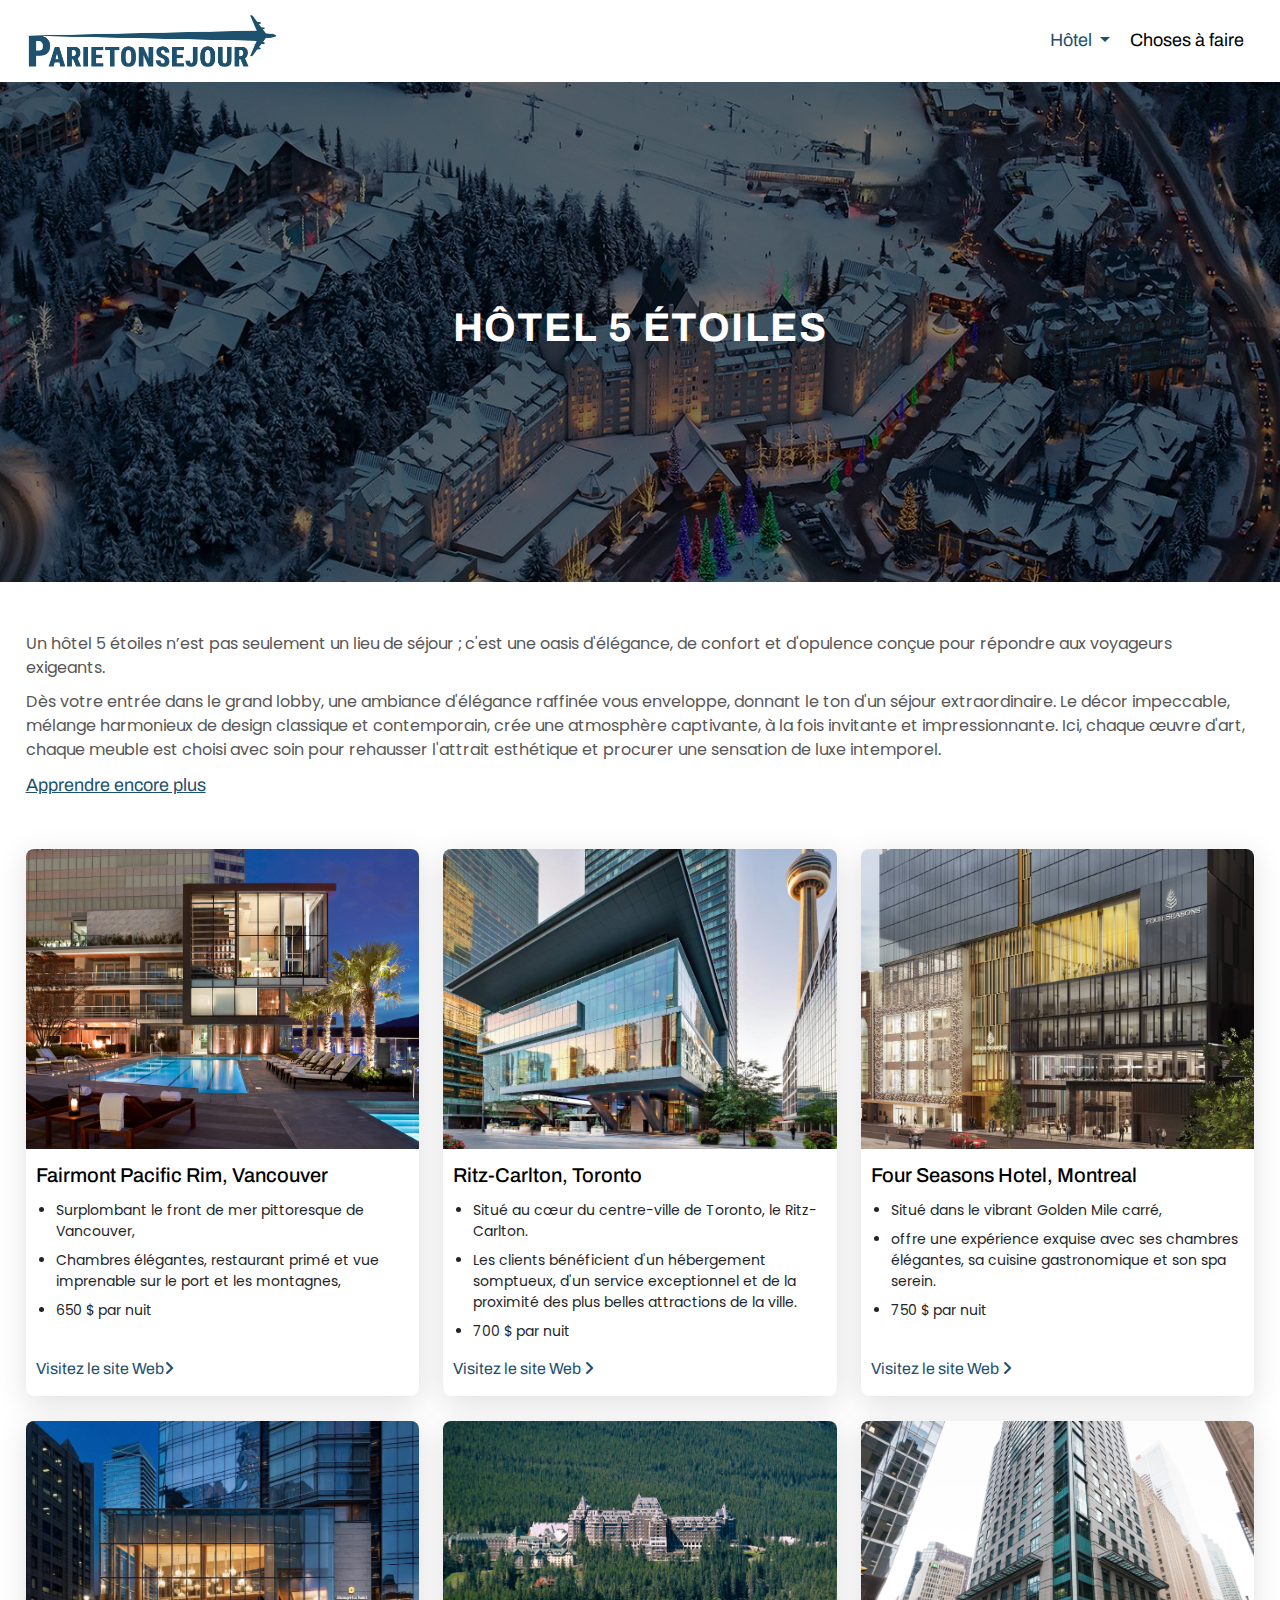
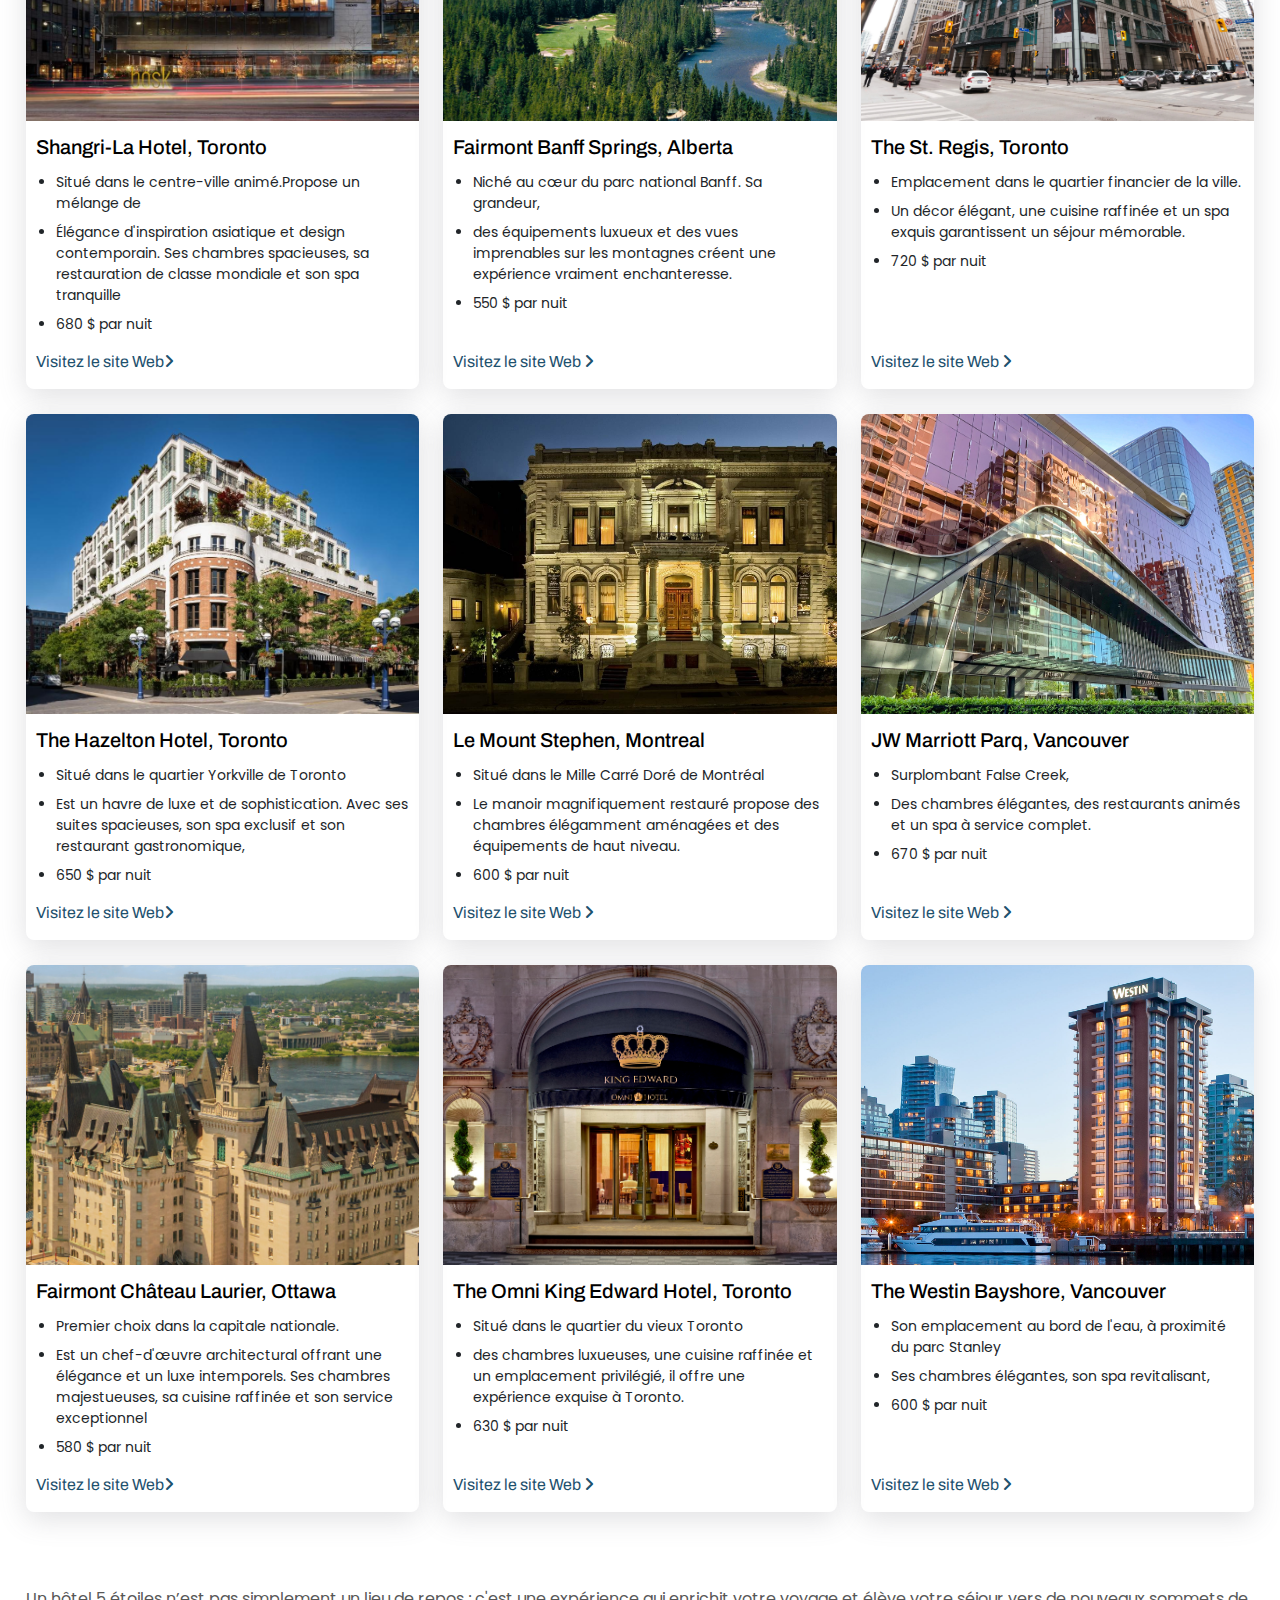
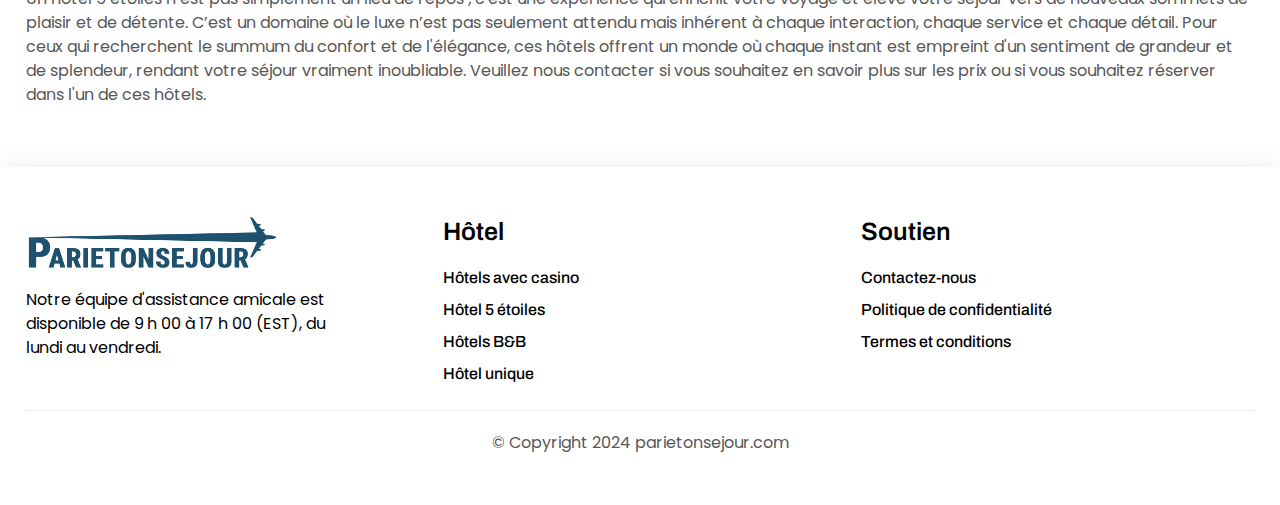
==== commit 20ad11ad: "done" ====
--- a/5-star-hotel.html
+++ b/5-star-hotel.html
@@ -36,7 +36,7 @@
             <ul class="navbar-nav ms-auto mb-2 mb-lg-0">
               <li class="nav-item dropdown">
                 <a
-                  class="nav-link dropdown-toggle"
+                  class="nav-link dropdown-toggle active"
                   href="#"
                   id="navbarDropdown"
                   role="button"
--- a/assets/css/style.css
+++ b/assets/css/style.css
@@ -106,7 +106,7 @@
     color: #000;
 }
 
-.site-header .navbar-expand-lg .navbar-nav .nav-link:hover {
+.site-header .navbar-expand-lg .navbar-nav .nav-link:hover, .site-header .navbar-expand-lg .navbar-nav .nav-link.active {
     color: #1e516e;
 }
 
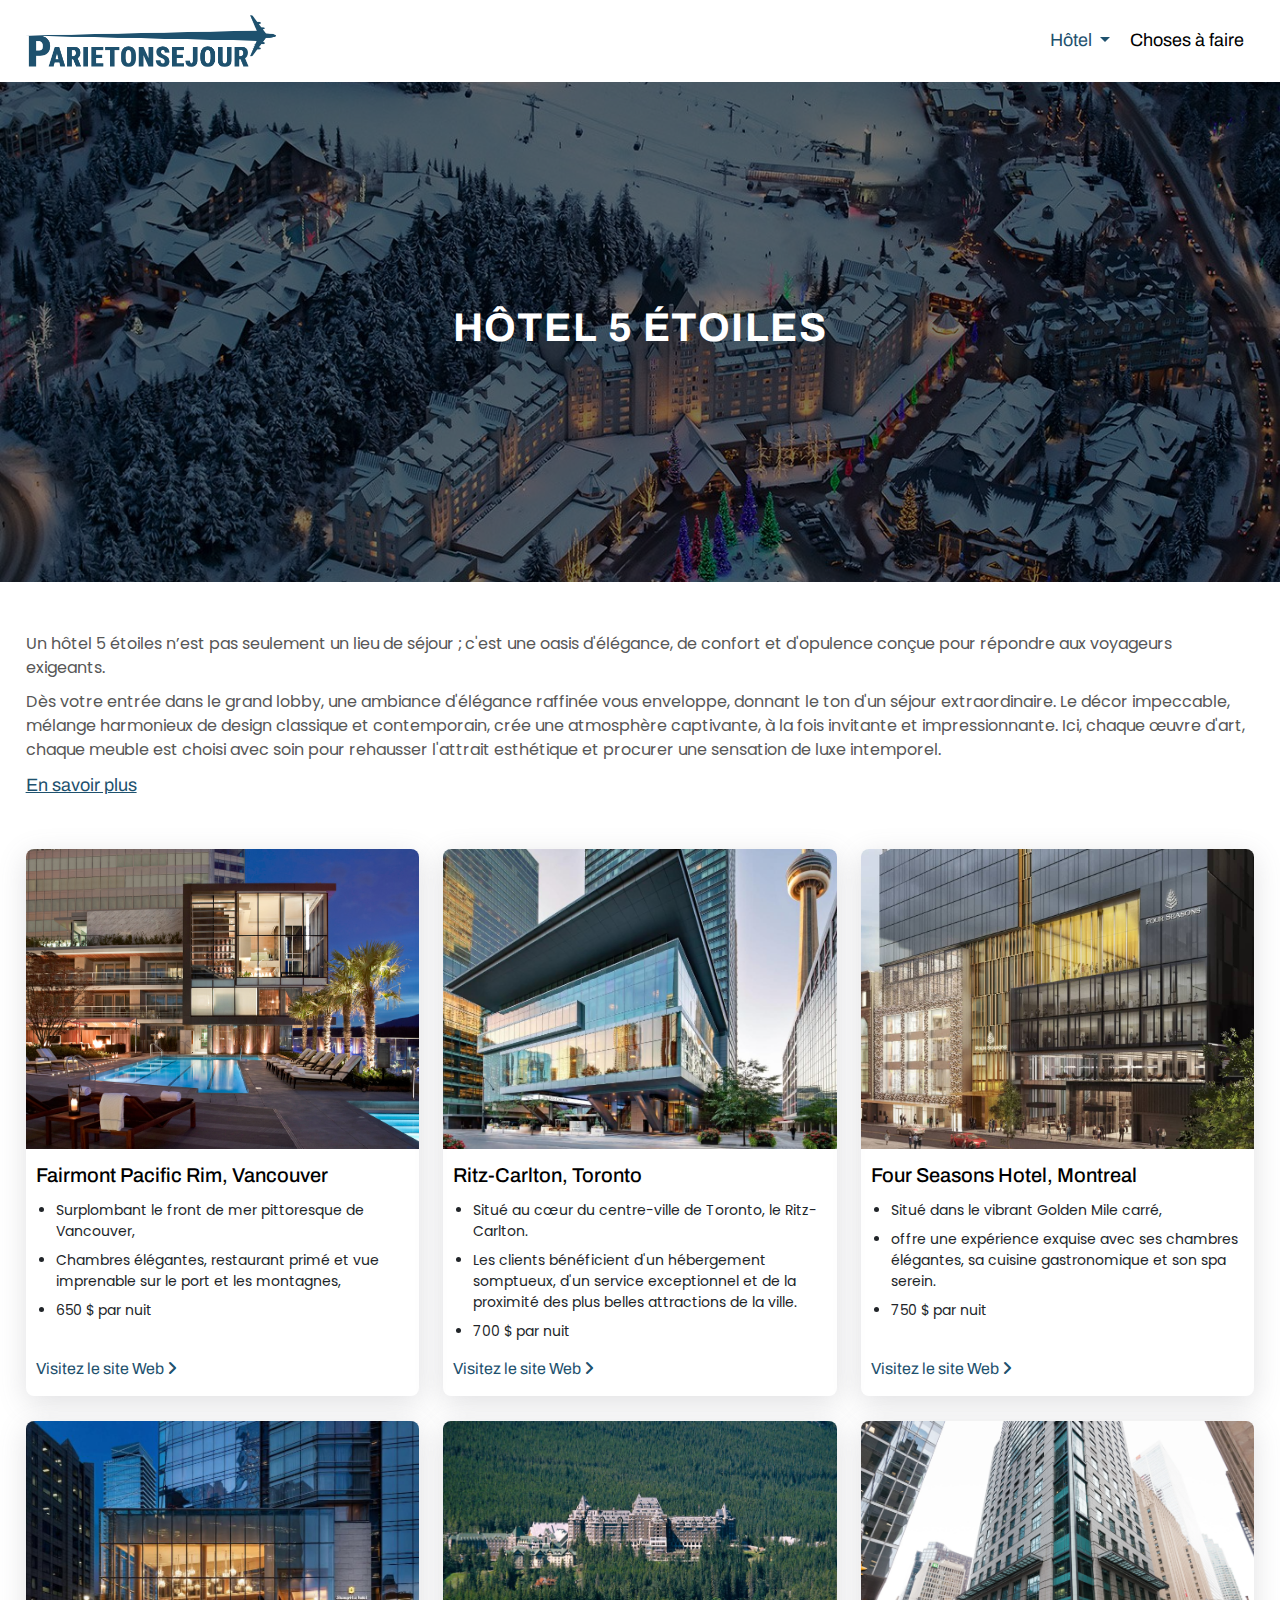
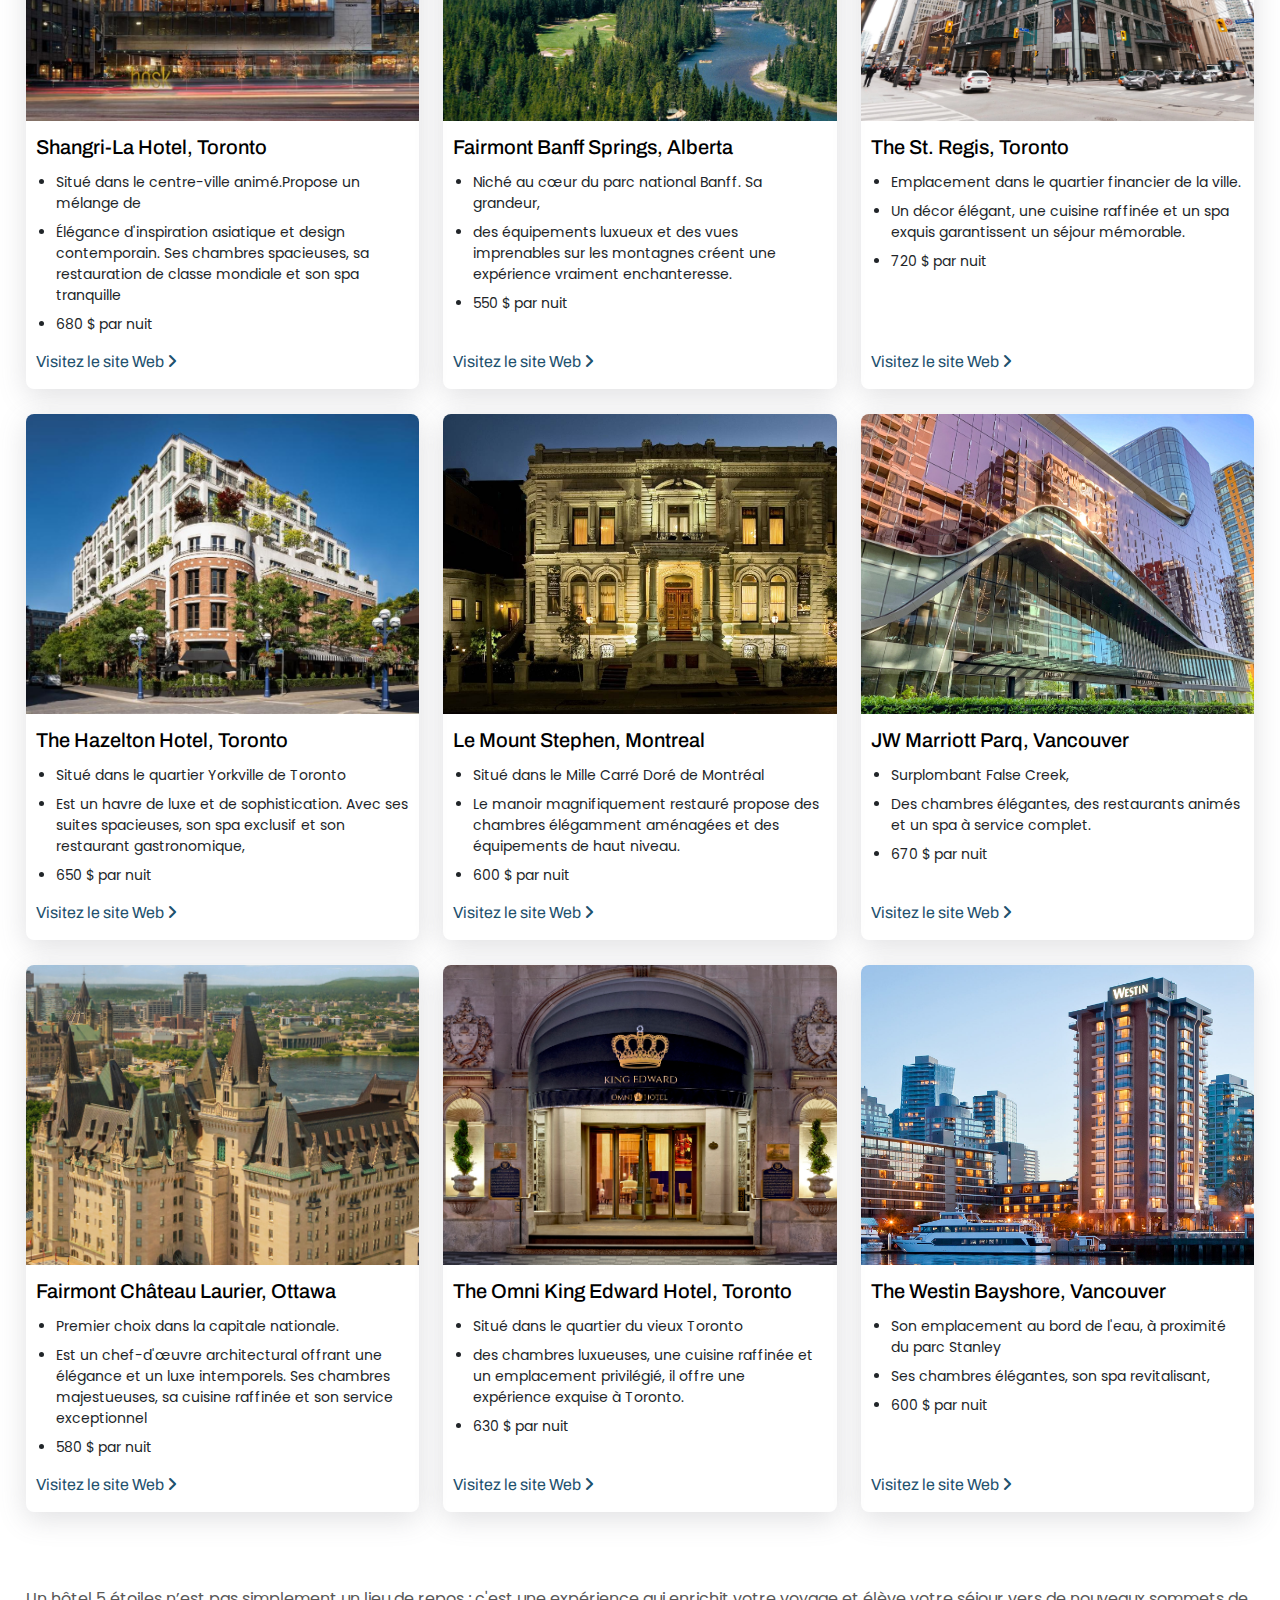
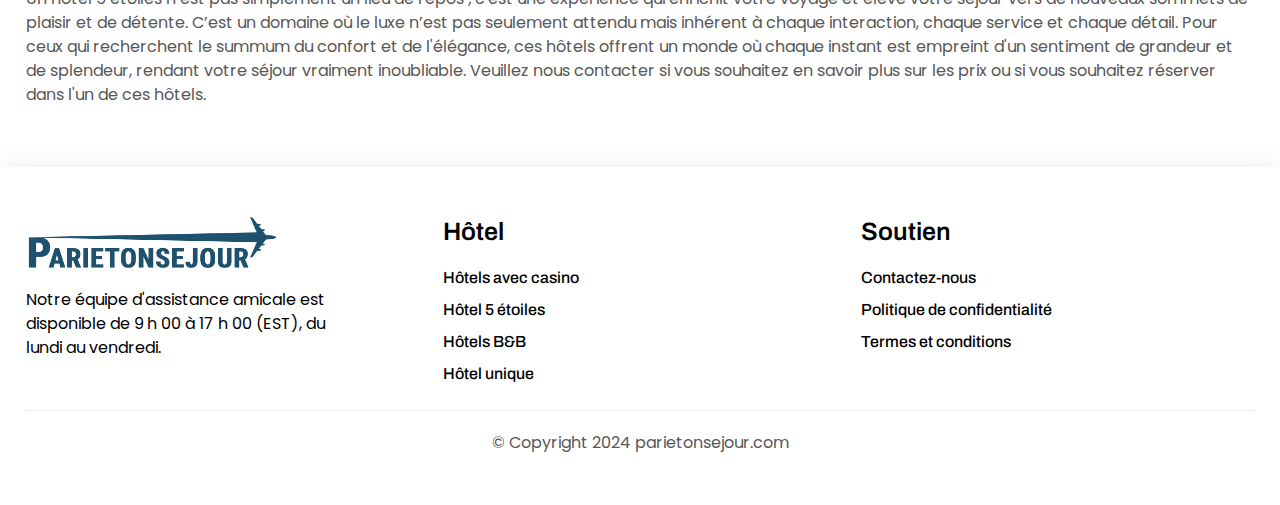
==== commit 4469cc3b: "done" ====
--- a/5-star-hotel.html
+++ b/5-star-hotel.html
@@ -122,7 +122,7 @@
             individuelles.
           </p>
         </div>
-        <a class="moreless-button" href="javascript:void(0)">Apprendre encore plus</a>
+        <a class="moreless-button" href="javascript:void(0)">En savoir plus</a>
       </div>
     </div>
 
@@ -147,7 +147,7 @@
                   <li>650 $ par nuit</li>
                 </ul>
                 <div class="vist-site">
-                  <a href="https://www.fairmont.com/pacific-rim-vancouver/?goto=fiche_hotel&code_hotel=A585&merchantid=seo-maps-CA-A585&sourceid=aw-cen&utm_medium=seo%20maps&utm_source=google%20Maps&utm_campaign=seo%20maps" target="_blank" >Visitez le site Web<i class="fa-solid fa-angle-right"></i></a>
+                  <a href="https://www.fairmont.com/pacific-rim-vancouver/?goto=fiche_hotel&code_hotel=A585&merchantid=seo-maps-CA-A585&sourceid=aw-cen&utm_medium=seo%20maps&utm_source=google%20Maps&utm_campaign=seo%20maps" target="_blank" >Visitez le site Web <i class="fa-solid fa-angle-right"></i></a>
                 </div>
               </div>
             </div>
@@ -173,7 +173,7 @@
                   <li>700 $ par nuit</li>
                 </ul>
                 <div class="vist-site">
-                  <a href="https://www.ritzcarlton.com/en/hotels/yyzrz-the-ritz-carlton-toronto/overview/?scid=f2ae0541-1279-4f24-b197-a979c79310b0" target="_blank">Visitez le site Web <i class="fa-solid fa-angle-right"></i
+                  <a href="https://www.ritzcarlton.com/en/hotels/yyzrz-the-ritz-carlton-toronto/overview/?scid=f2ae0541-1279-4f24-b197-a979c79310b0" target="_blank">Visitez le site Web  <i class="fa-solid fa-angle-right"></i
                   ></a>
                 </div>
               </div>
@@ -226,7 +226,7 @@
                   <li>680 $ par nuit</li>
                 </ul>
                 <div class="vist-site">
-                  <a href="https://www.shangri-la.com/toronto/shangrila/" target="_blank">Visitez le site Web<i class="fa-solid fa-angle-right"></i></a>
+                  <a href="https://www.shangri-la.com/toronto/shangrila/" target="_blank">Visitez le site Web <i class="fa-solid fa-angle-right"></i></a>
                 </div>
               </div>
             </div>
@@ -272,7 +272,7 @@
                   <li>720 $ par nuit</li>
                 </ul>
                 <div class="vist-site">
-                  <a href="https://www.marriott.com/en-us/hotels/yyzxr-the-st-regis-toronto/overview/?scid=f2ae0541-1279-4f24-b197-a979c79310b0" target="_blank">Visitez le site Web <i class="fa-solid fa-angle-right"></i></a>
+                  <a href="https://www.marriott.com/en-us/hotels/yyzxr-the-st-regis-toronto/overview/?scid=f2ae0541-1279-4f24-b197-a979c79310b0" target="_blank">Visitez le site Web  <i class="fa-solid fa-angle-right"></i></a>
                 </div>
               </div>
             </div>
@@ -297,7 +297,7 @@
                   <li>650 $ par nuit</li>
                 </ul>
                 <div class="vist-site">
-                  <a href="https://www.thehazeltonhotel.com/?utm_source=google&utm_medium=organic&utm_campaign=gbp-listing&utm_content=the-hazelton-hotel-toronto" target="_blank">Visitez le site Web<i class="fa-solid fa-angle-right"></i></a>
+                  <a href="https://www.thehazeltonhotel.com/?utm_source=google&utm_medium=organic&utm_campaign=gbp-listing&utm_content=the-hazelton-hotel-toronto" target="_blank">Visitez le site Web <i class="fa-solid fa-angle-right"></i></a>
                 </div>
               </div>
             </div>
@@ -368,7 +368,7 @@
                   <li>580 $ par nuit</li>
                 </ul>
                 <div class="vist-site">
-                  <a href="https://www.fairmont.com/laurier-ottawa/?goto=fiche_hotel&code_hotel=A570&merchantid=seo-maps-CA-A570&sourceid=aw-cen&utm_medium=seo%20maps&utm_source=google%20Maps&utm_campaign=seo%20maps" target="_blank">Visitez le site Web<i class="fa-solid fa-angle-right"></i></a>
+                  <a href="https://www.fairmont.com/laurier-ottawa/?goto=fiche_hotel&code_hotel=A570&merchantid=seo-maps-CA-A570&sourceid=aw-cen&utm_medium=seo%20maps&utm_source=google%20Maps&utm_campaign=seo%20maps" target="_blank">Visitez le site Web <i class="fa-solid fa-angle-right"></i></a>
                 </div>
               </div>
             </div>
